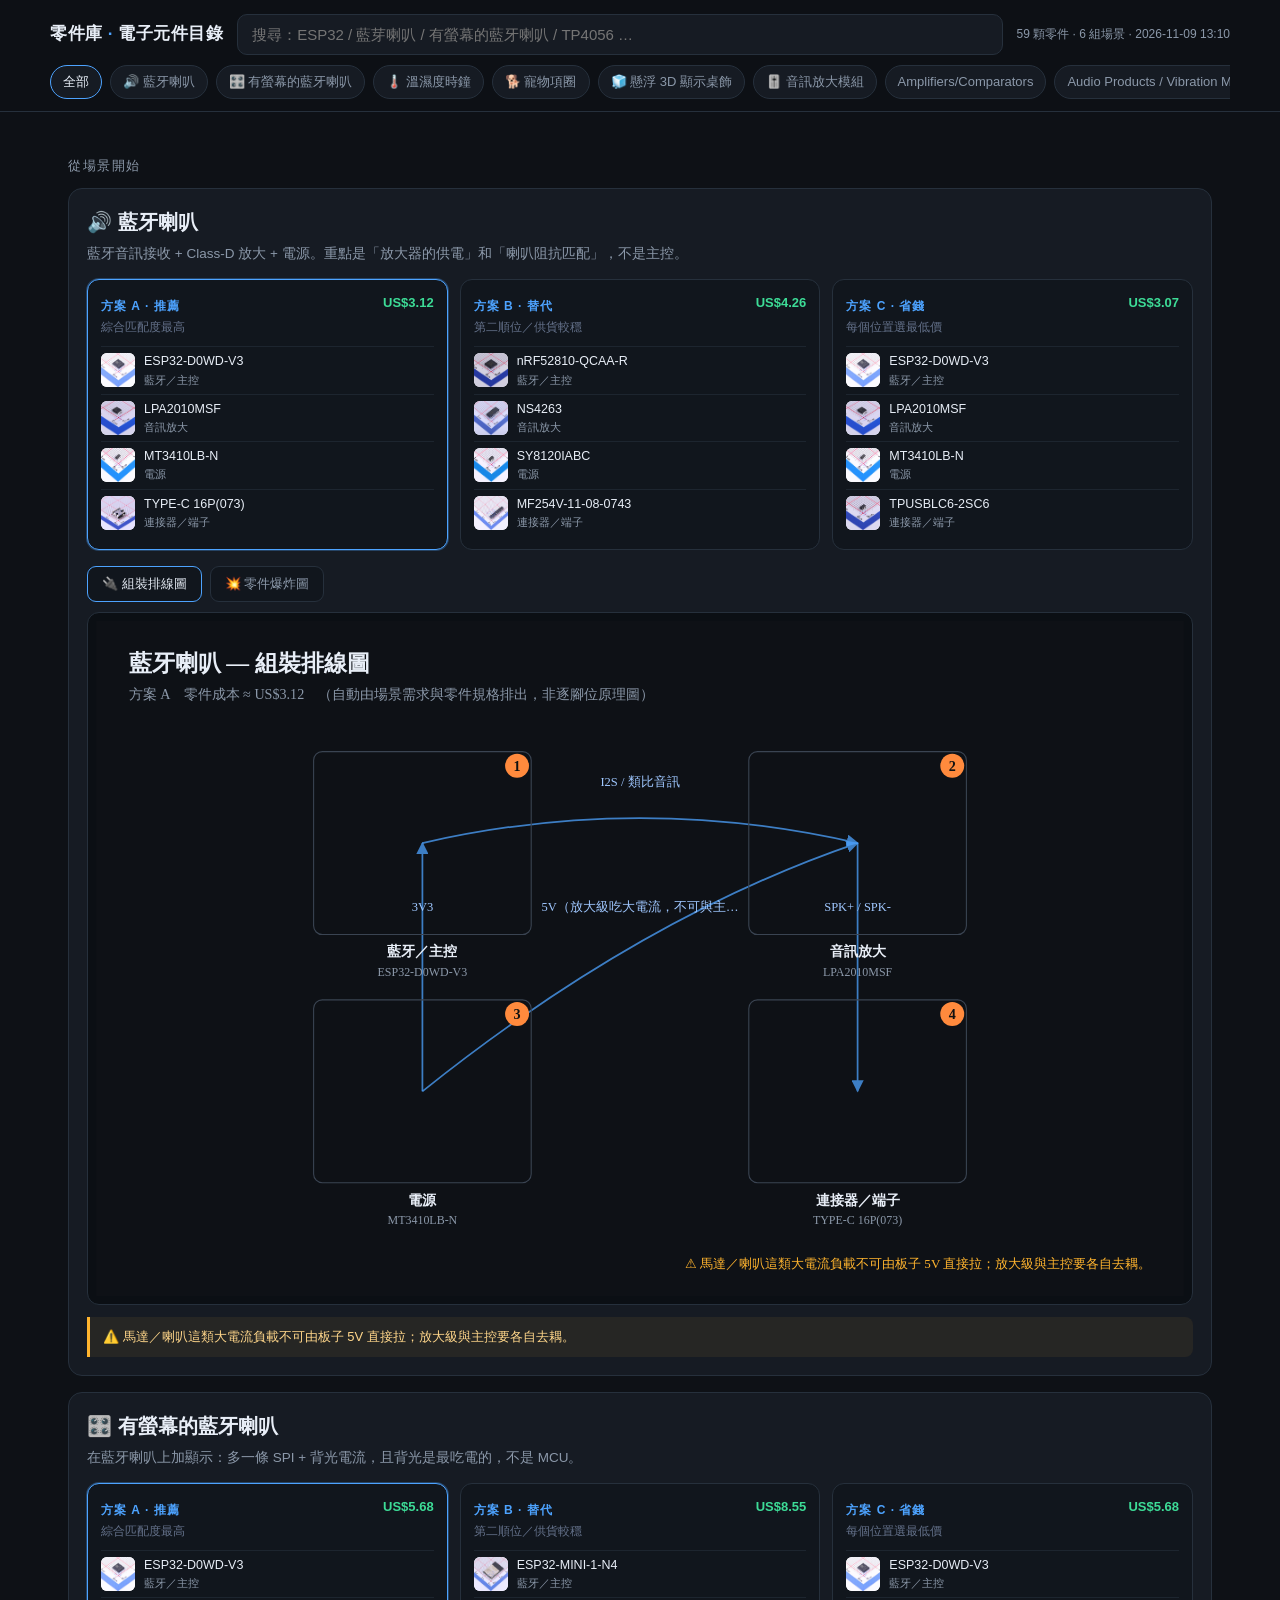
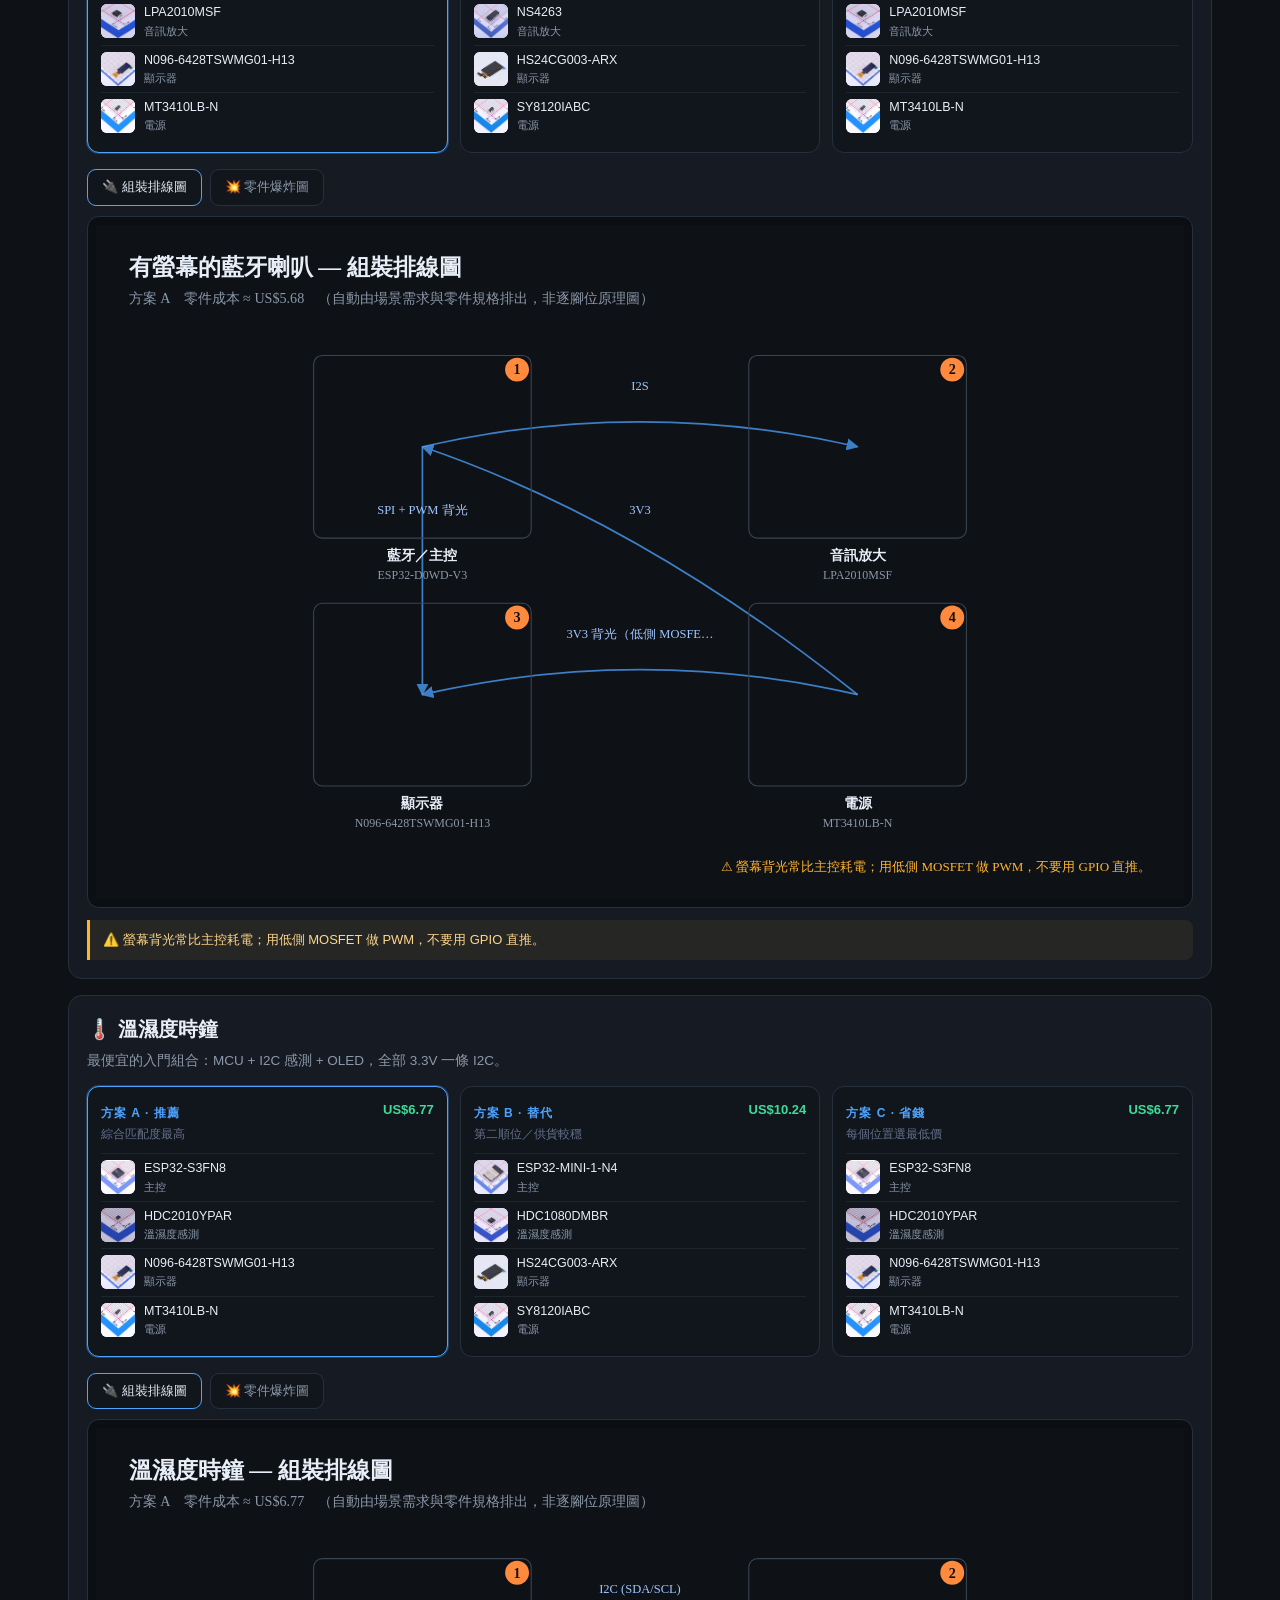
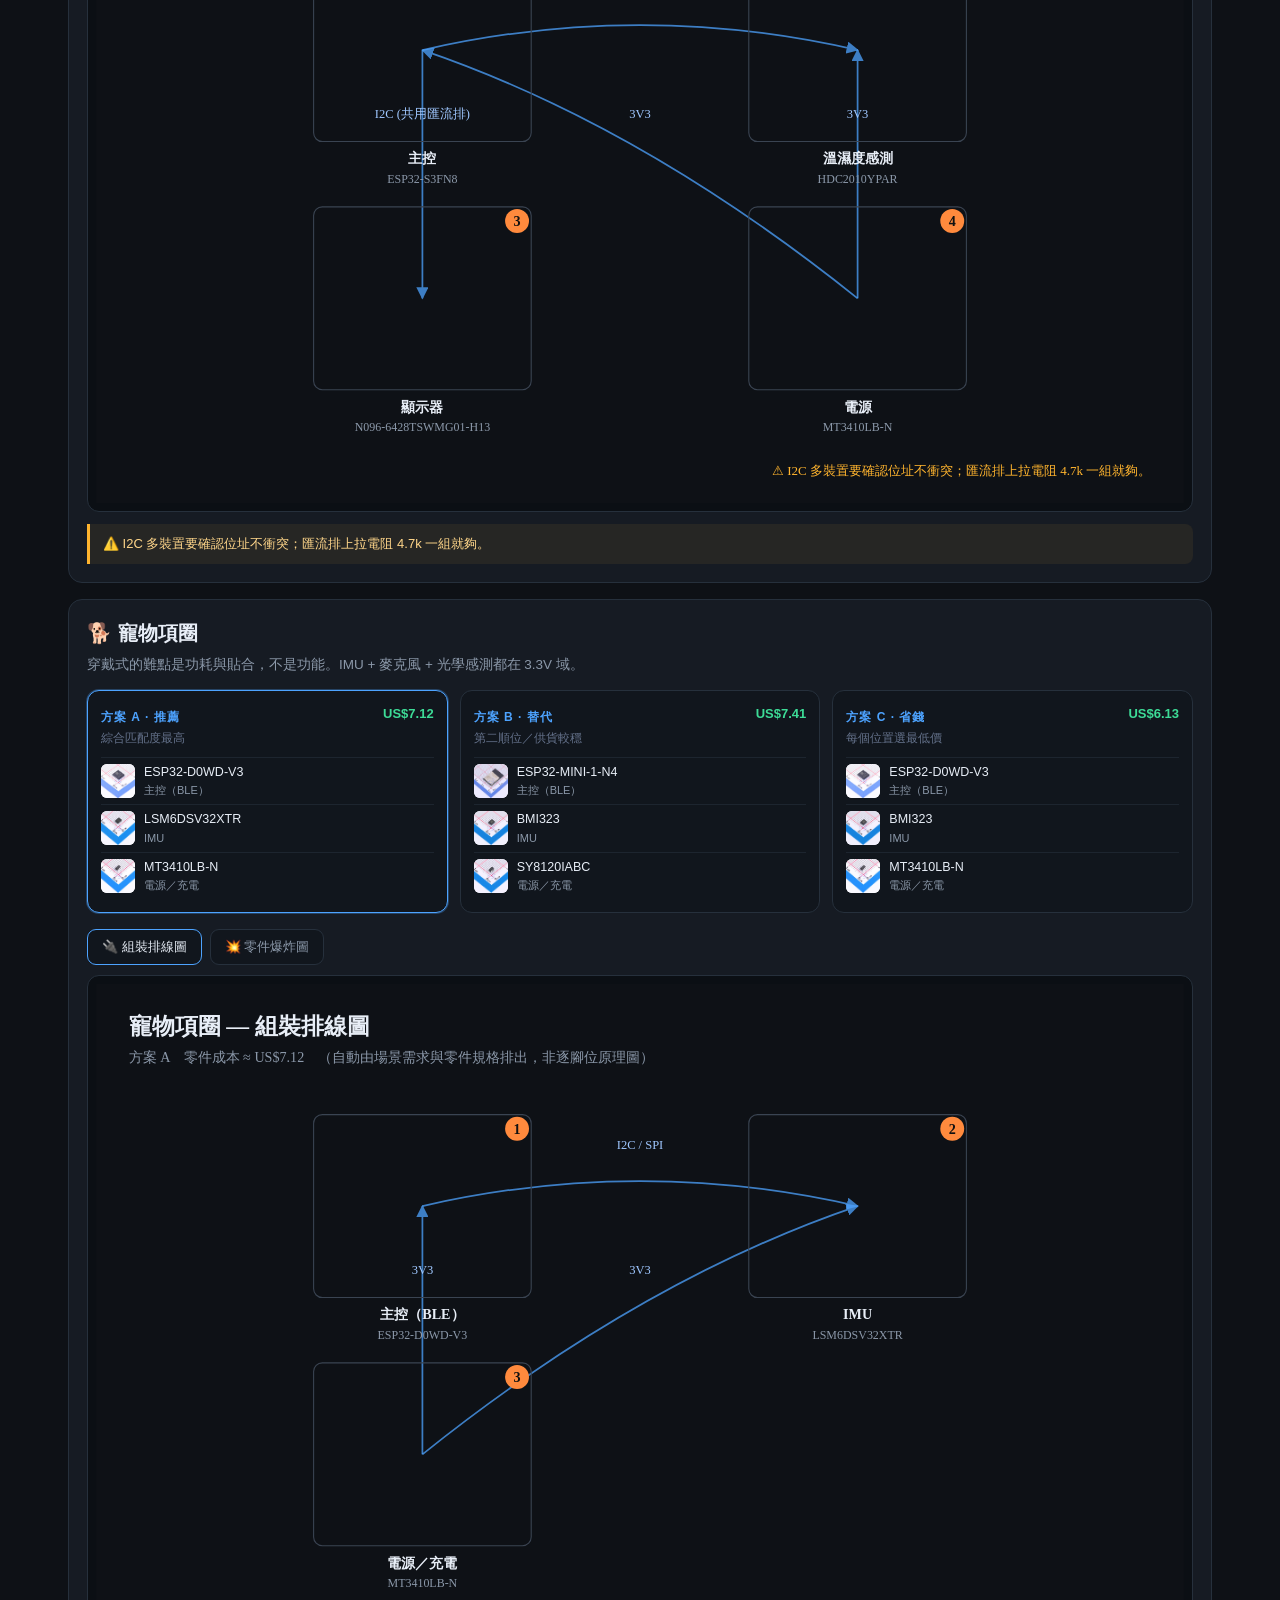
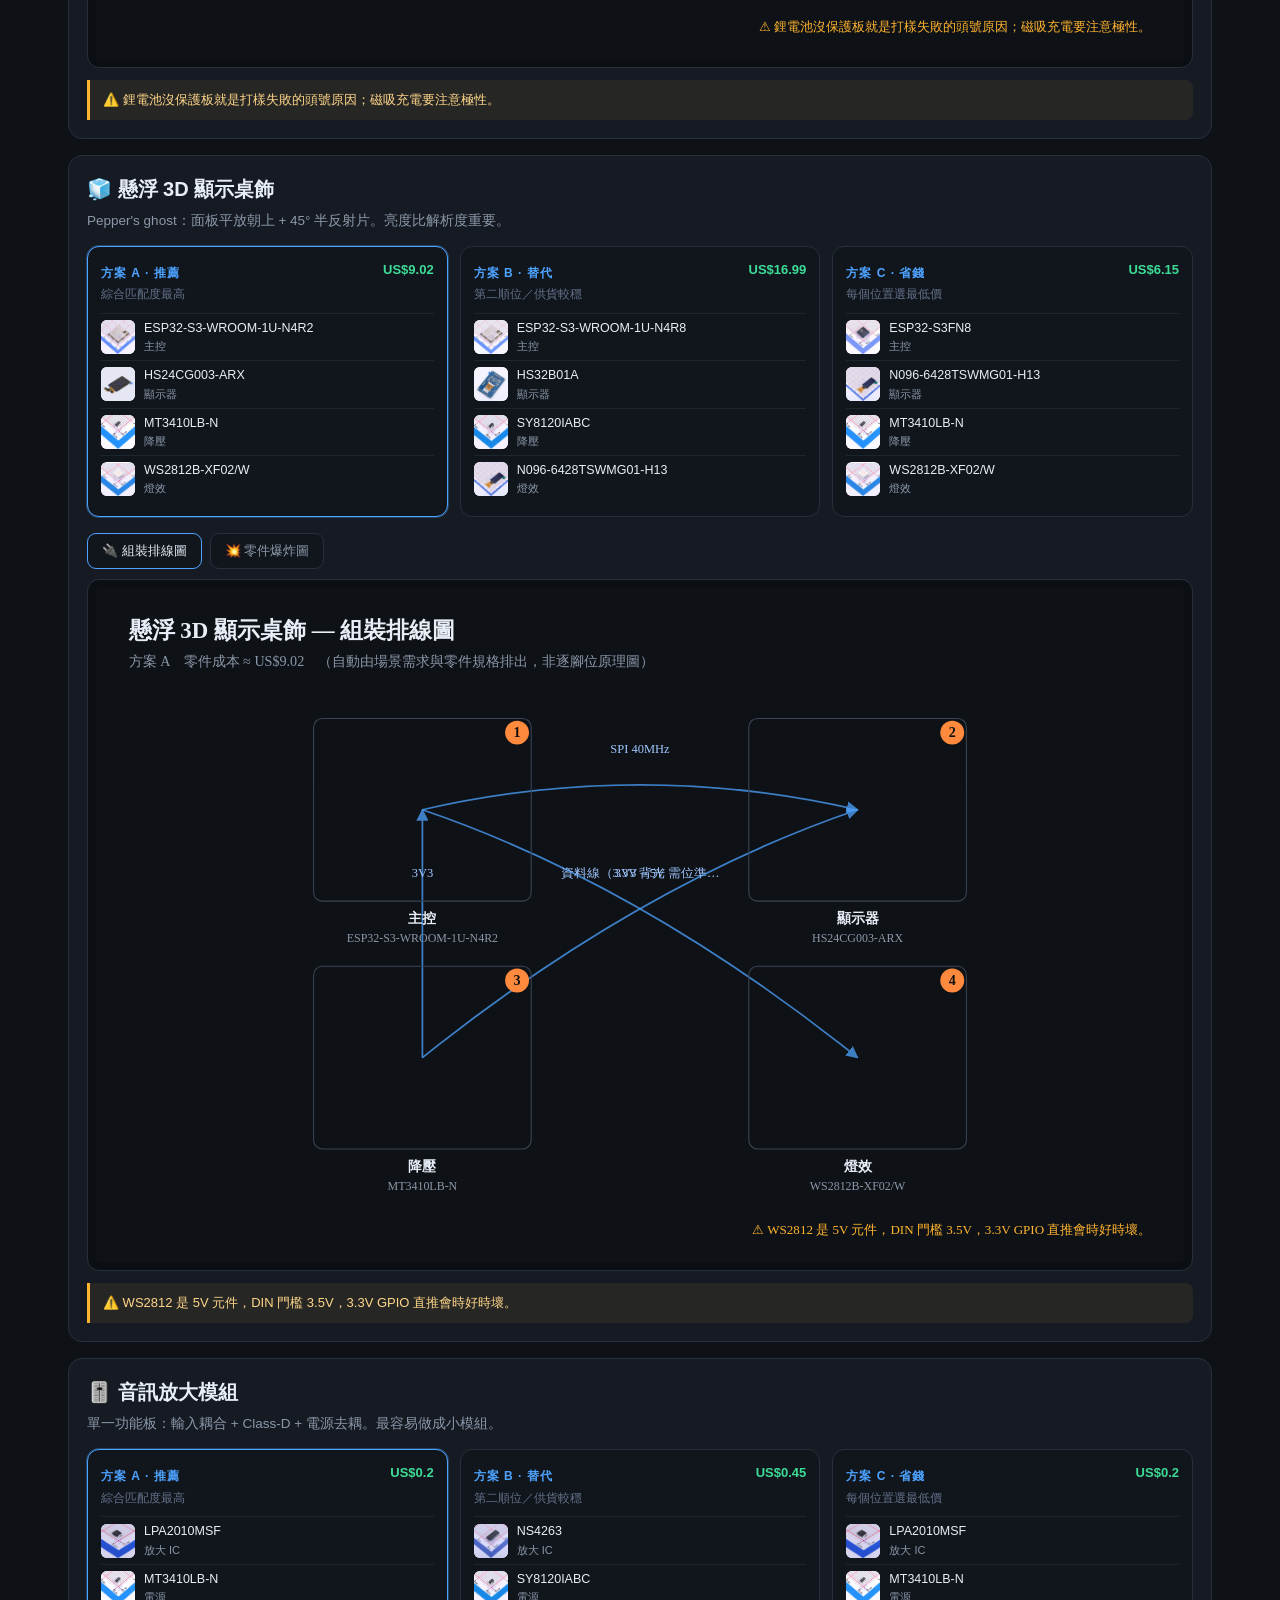
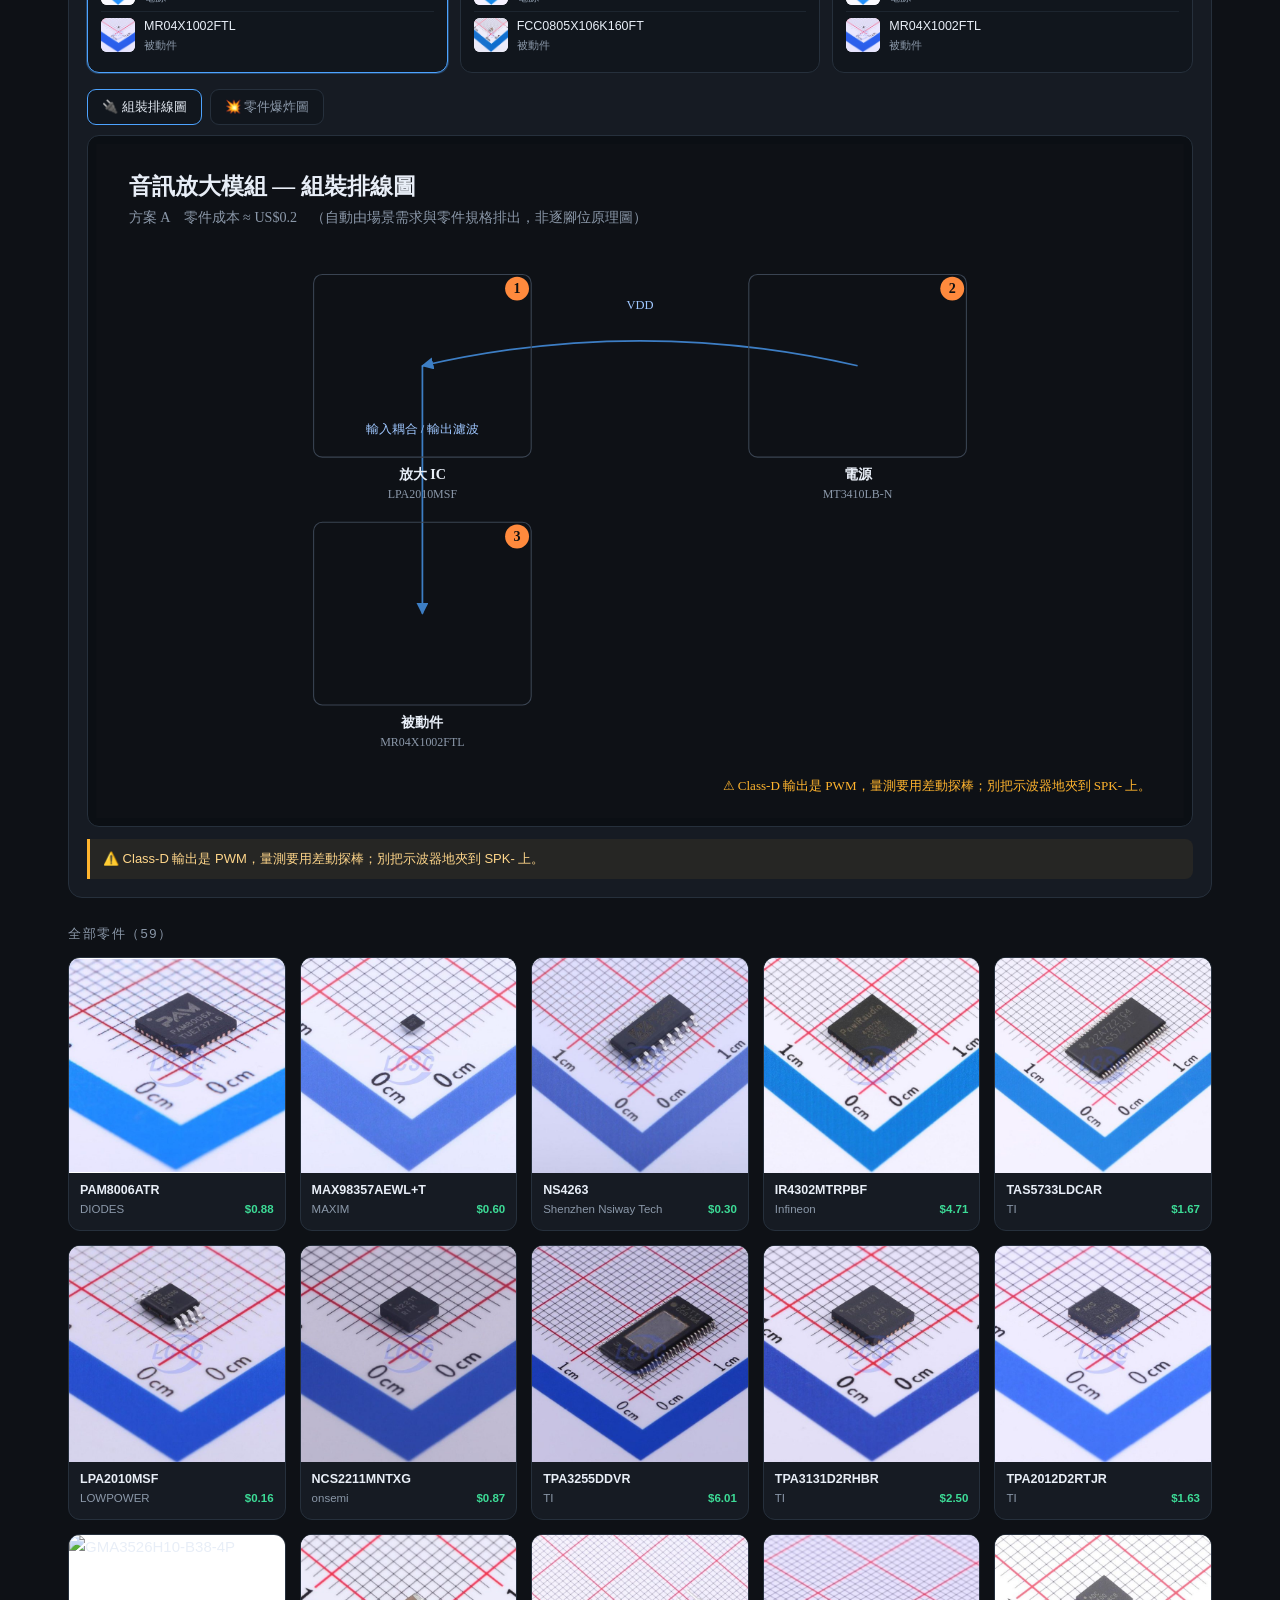
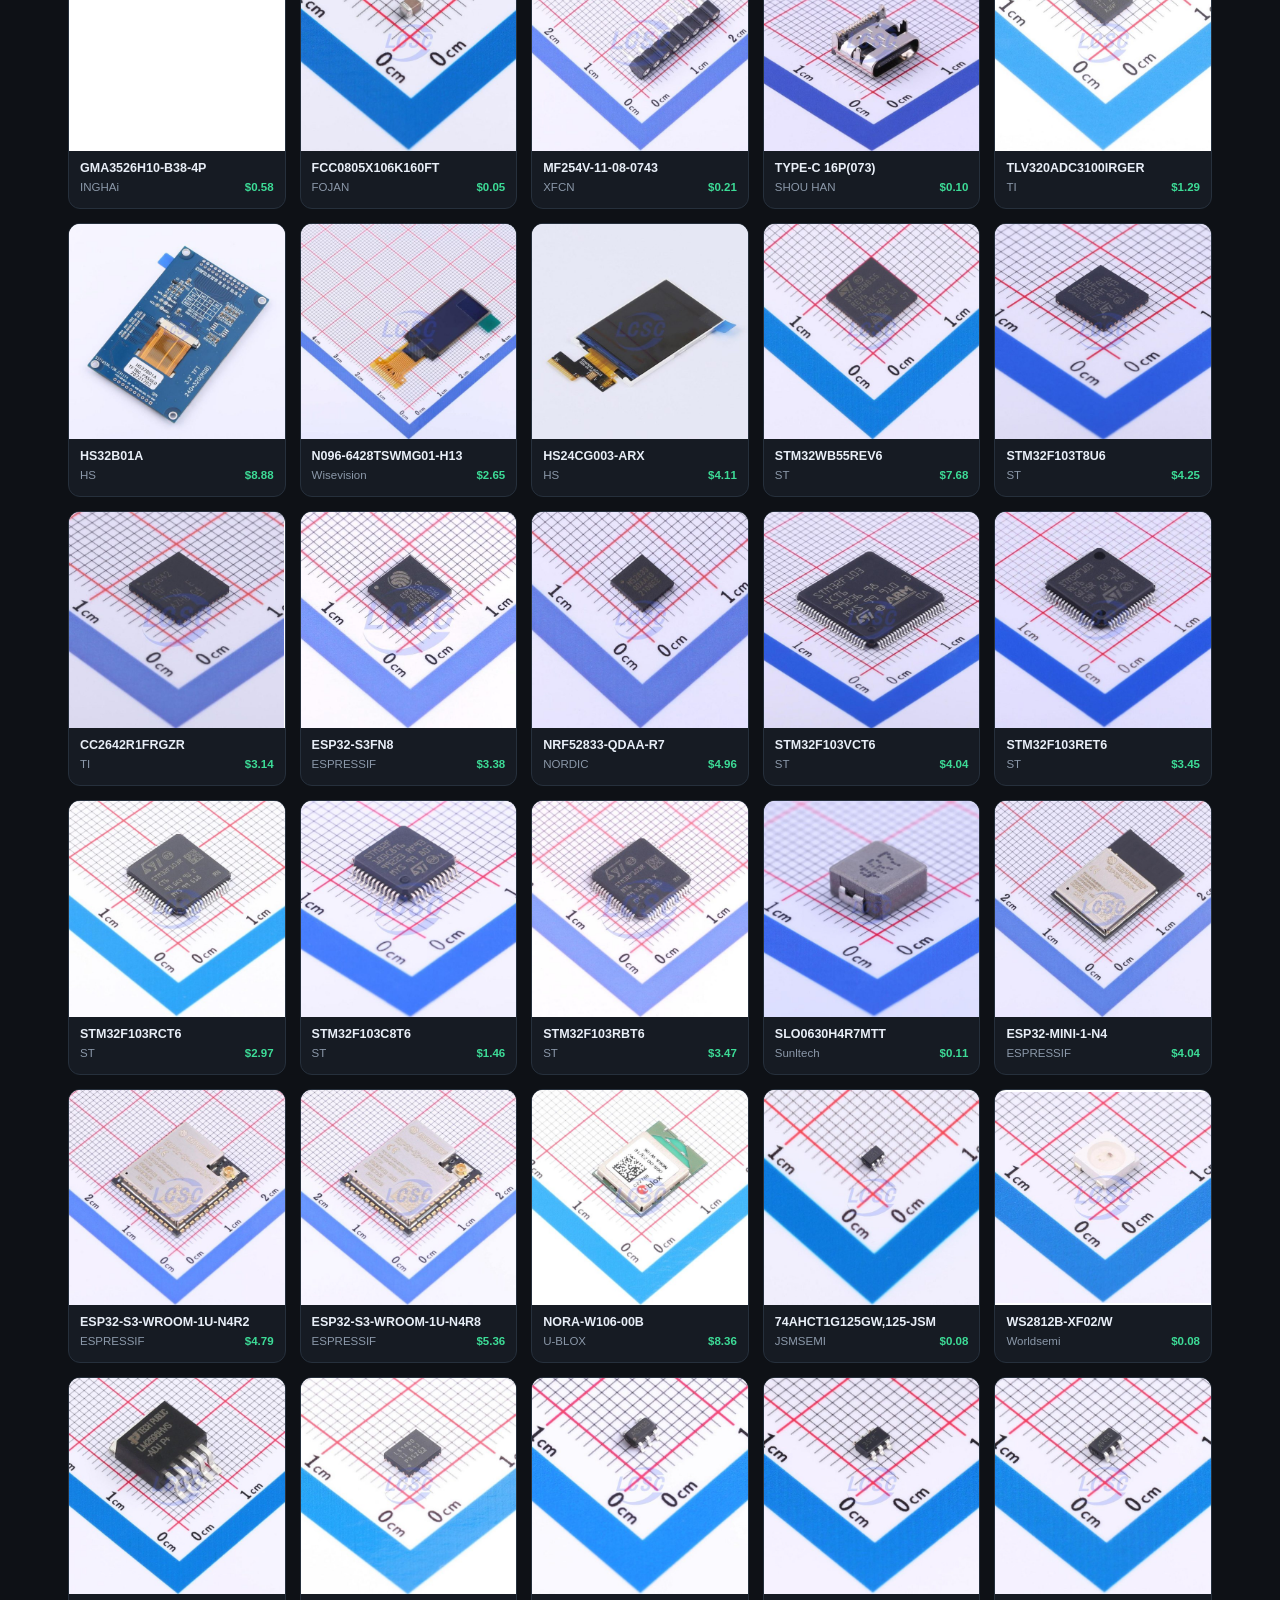
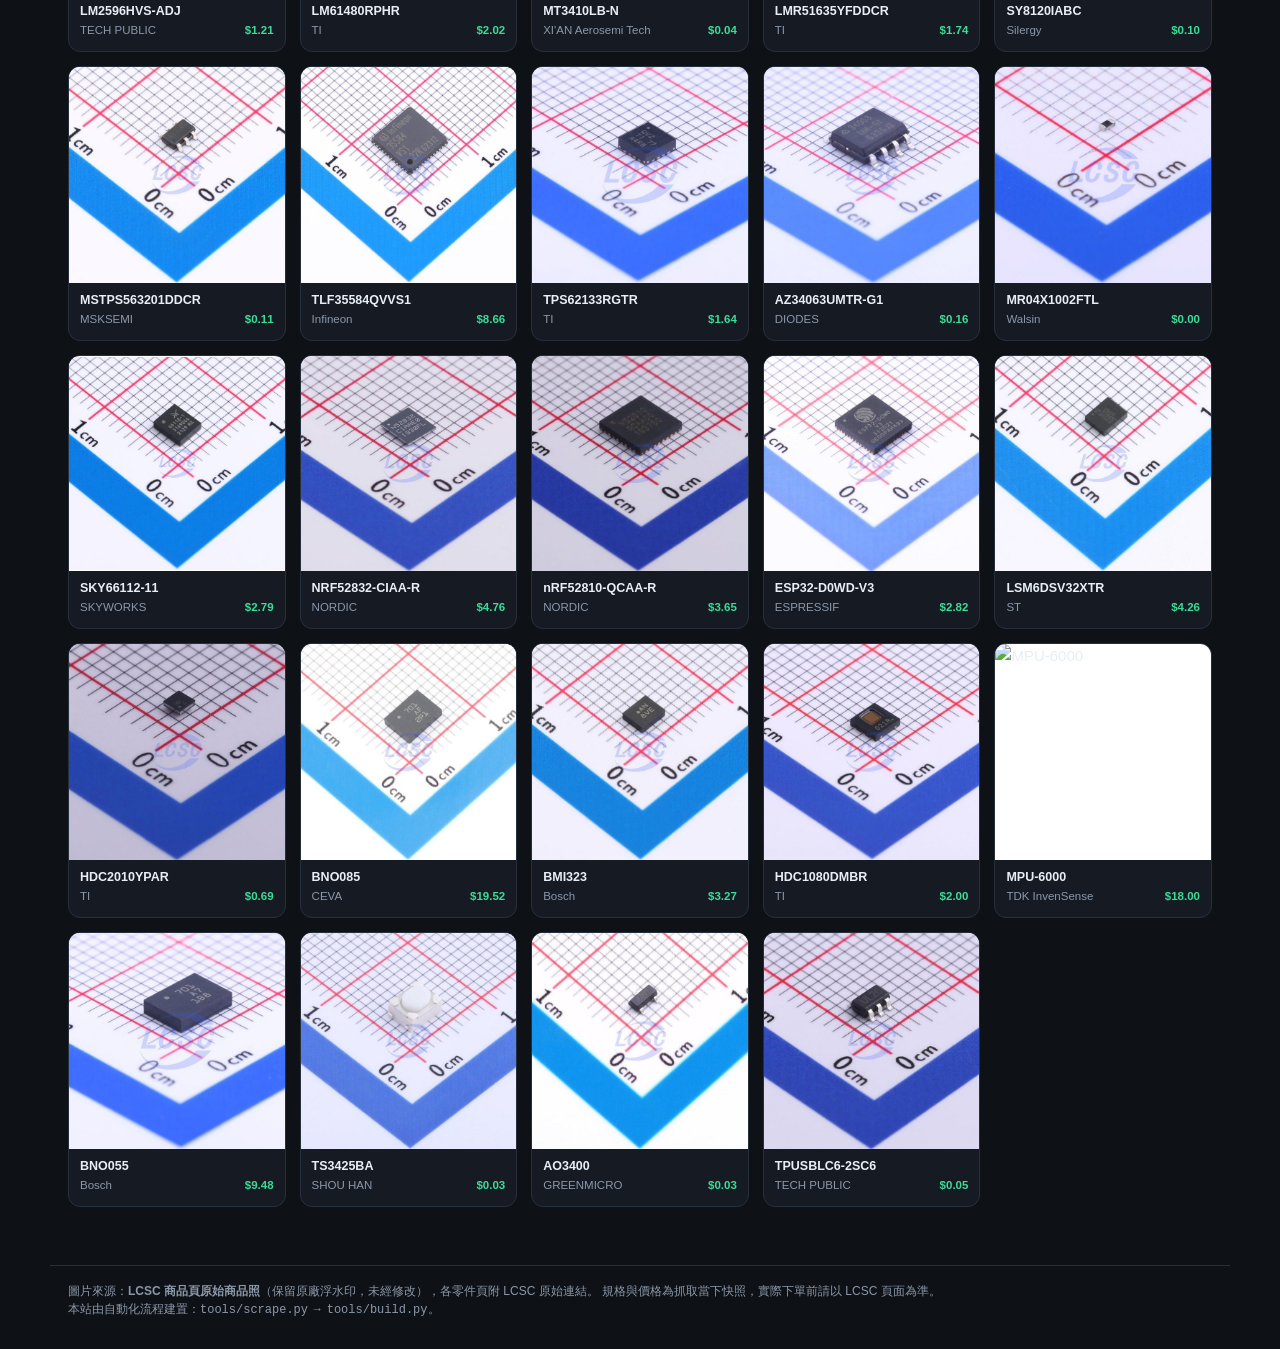
==== index.html @ d3f64d7b "零件庫：59 顆零件（真實商品照）＋6 組場景排序＋自動組裝圖與爆炸圖" ====
<!DOCTYPE html>
<html lang="zh-Hant">
<head>
<meta charset="utf-8">
<meta name="viewport" content="width=device-width,initial-scale=1">
<title>零件庫 · 電子元件目錄</title>
<style>
:root{--bg:#0e1116;--panel:#161b23;--line:#26303c;--fg:#e8eef7;--dim:#8b98a9;--acc:#4da3ff;--warn:#ffb42e;--ok:#3ddc97}
*{box-sizing:border-box}
body{margin:0;background:var(--bg);color:var(--fg);font:15px/1.55 -apple-system,"PingFang TC","Noto Sans TC",sans-serif}
a{color:var(--acc);text-decoration:none}
header{position:sticky;top:0;z-index:50;background:rgba(14,17,22,.96);backdrop-filter:blur(8px);border-bottom:1px solid var(--line);padding:14px 18px 10px}
.hrow{max-width:1180px;margin:0 auto;display:flex;gap:14px;align-items:center;flex-wrap:wrap}
.logo{font-weight:800;font-size:17px;letter-spacing:.5px;white-space:nowrap}
.logo span{color:var(--acc)}
#q{flex:1;min-width:220px;background:var(--panel);border:1px solid var(--line);color:var(--fg);border-radius:10px;padding:11px 14px;font-size:15px;outline:none}
#q:focus{border-color:var(--acc)}
.chips{max-width:1180px;margin:10px auto 0;display:flex;gap:8px;flex-wrap:nowrap;overflow-x:auto;scrollbar-width:none;padding-bottom:2px}
.chips::-webkit-scrollbar{display:none}
.chip{background:var(--panel);border:1px solid var(--line);color:var(--dim);padding:6px 12px;border-radius:999px;font-size:13px;cursor:pointer;white-space:nowrap}
.chip:hover,.chip.on{border-color:var(--acc);color:var(--fg)}
main{max-width:1180px;margin:0 auto;padding:18px}
.grid{display:grid;grid-template-columns:repeat(auto-fill,minmax(180px,1fr));gap:14px}
.card{background:var(--panel);border:1px solid var(--line);border-radius:12px;overflow:hidden;cursor:pointer;transition:.15s}
.card:hover{border-color:var(--acc);transform:translateY(-2px)}
.card img{width:100%;aspect-ratio:1;object-fit:contain;background:#fff;display:block}
.card .b{padding:9px 11px 11px}
.card .m{font-size:12.5px;font-weight:600;word-break:break-all;line-height:1.3}
.card .s{font-size:11.5px;color:var(--dim);margin-top:3px;display:flex;justify-content:space-between;gap:6px}
.card .p{color:var(--ok);font-weight:700}
.sec{margin:26px 0 12px;font-size:13px;letter-spacing:1.5px;color:var(--dim);text-transform:uppercase}
.scene{background:var(--panel);border:1px solid var(--line);border-radius:14px;padding:18px;margin-bottom:16px}
.scene h2{margin:0 0 6px;font-size:20px}
.scene .intro{color:var(--dim);font-size:13.5px;margin-bottom:14px}
.combos{display:grid;grid-template-columns:repeat(auto-fit,minmax(240px,1fr));gap:12px}
.combo{border:1px solid var(--line);border-radius:12px;padding:13px;background:#11161d}
.combo.best{border-color:var(--acc);box-shadow:0 0 0 1px rgba(77,163,255,.3)}
.combo .tag{font-size:12px;color:var(--acc);font-weight:700;letter-spacing:1px}
.combo .tot{float:right;color:var(--ok);font-weight:700;font-size:13px}
.combo ul{list-style:none;padding:0;margin:9px 0 0}
.combo li{display:flex;gap:9px;align-items:center;padding:5px 0;border-top:1px solid #1d252f;font-size:12.5px}
.combo li img{width:34px;height:34px;object-fit:contain;background:#fff;border-radius:6px}
.combo li .l{color:var(--dim);font-size:11px}
.tabs{display:flex;gap:8px;margin:16px 0 10px}
.tab{padding:7px 14px;border-radius:9px;border:1px solid var(--line);background:#11161d;color:var(--dim);cursor:pointer;font-size:13px}
.tab.on{border-color:var(--acc);color:var(--fg)}
.view{background:#0b0f14;border:1px solid var(--line);border-radius:12px;padding:8px;overflow:auto}
.view img{width:100%;height:auto;display:block}
.warn{margin-top:12px;padding:10px 13px;border-left:3px solid var(--warn);background:rgba(255,180,46,.07);border-radius:0 8px 8px 0;font-size:13px;color:#ffd68a}
#modal{position:fixed;inset:0;background:rgba(0,0,0,.72);display:none;align-items:flex-start;justify-content:center;padding:30px 16px;z-index:100;overflow:auto}
#modal.on{display:flex}
.sheet{background:var(--panel);border:1px solid var(--line);border-radius:16px;max-width:860px;width:100%;padding:22px;position:relative}
.sheet h3{margin:0 0 4px;font-size:20px;word-break:break-all}
.sheet .sub{color:var(--dim);font-size:13px;margin-bottom:16px}
.two{display:grid;grid-template-columns:260px 1fr;gap:20px}
.two img{width:100%;border-radius:12px;background:#fff}
table{width:100%;border-collapse:collapse;font-size:13px}
td{padding:6px 8px;border-bottom:1px solid #1d252f;vertical-align:top}
td:first-child{color:var(--dim);width:42%}
.lad{display:flex;gap:8px;flex-wrap:wrap;margin:10px 0}
.lad span{background:#11161d;border:1px solid var(--line);padding:5px 10px;border-radius:8px;font-size:12px}
.btn{display:inline-block;margin-top:14px;padding:9px 16px;border-radius:10px;background:var(--acc);color:#04101f;font-weight:700;font-size:13px}
.close{position:absolute;right:16px;top:14px;cursor:pointer;color:var(--dim);font-size:22px;line-height:1}
footer{max-width:1180px;margin:40px auto 30px;padding:0 18px;color:var(--dim);font-size:12px;border-top:1px solid var(--line);padding-top:16px}
@media(max-width:640px){.two{grid-template-columns:1fr}.sheet{padding:18px}}
</style>
</head>
<body>
<header>
  <div class="hrow">
    <div class="logo">零件庫 <span>·</span> 電子元件目錄</div>
    <input id="q" placeholder="搜尋：ESP32 / 藍芽喇叭 / 有螢幕的藍牙喇叭 / TP4056 …" autocomplete="off">
    <div style="color:var(--dim);font-size:12px" id="meta"></div>
  </div>
  <div class="chips" id="chips"></div>
</header>
<main id="main"></main>
<footer>
  圖片來源：<b>LCSC 商品頁原始商品照</b>（保留原廠浮水印，未經修改），各零件頁附 LCSC 原始連結。
  規格與價格為抓取當下快照，實際下單前請以 LCSC 頁面為準。<br>
  本站由自動化流程建置：<code>tools/scrape.py</code> → <code>tools/build.py</code>。
</footer>
<div id="modal"><div class="sheet" id="sheet"></div></div>

<script>
let CAT=null, SCENES=[], PARTS=[], curCat=null;
const $=s=>document.querySelector(s);
const esc=s=>String(s??"").replace(/[&<>"]/g,c=>({"&":"&amp;","<":"&lt;",">":"&gt;",'"':"&quot;"}[c]));

fetch("data/catalog.json").then(r=>r.json()).then(d=>{
  CAT=d; PARTS=d.parts; SCENES=d.scenes;
  $("#meta").textContent=`${d.count} 顆零件 · ${d.scenes.length} 組場景 · ${d.generated}`;
  const cats=[...new Set(PARTS.map(p=>p.category).filter(Boolean))].sort();
  $("#chips").innerHTML=
    `<div class="chip on" data-cat="">全部</div>`+
    SCENES.map(s=>`<div class="chip" data-scene="${s.id}">${s.emoji} ${esc(s.name)}</div>`).join("")+
    cats.map(c=>`<div class="chip" data-cat="${esc(c)}">${esc(c)}</div>`).join("");
  $("#chips").onclick=e=>{
    const t=e.target.closest(".chip"); if(!t)return;
    document.querySelectorAll(".chip").forEach(c=>c.classList.remove("on")); t.classList.add("on");
    if(t.dataset.scene){ $("#q").value=""; renderScene(SCENES.find(s=>s.id===t.dataset.scene)); }
    else { curCat=t.dataset.cat||null; $("#q").value=""; render(); }
  };
  render();
});

function partScore(p,tokens){
  const mpn=(p.mpn||"").toLowerCase(), cat=((p.category||"")+" "+(p.subcategory||"")).toLowerCase(),
        desc=(p.desc||"").toLowerCase(), brand=(p.brand||"").toLowerCase();
  let hay=desc+" "+Object.entries(p.params||{}).map(([k,v])=>k+" "+v).join(" ").toLowerCase();
  let s=0;
  for(const t of tokens){
    if(mpn.includes(t))s+=8;
    if(cat.includes(t))s+=4;
    if(brand.includes(t))s+=3;
    if(hay.includes(t))s+=1.5;
  }
  return s;
}

function sceneScore(sc,q){
  const hay=(sc.name+" "+sc.keywords.join(" ")+" "+sc.intro).toLowerCase();
  if(hay.includes(q)) return 100+q.length;
  let s=0; for(const t of q.split(/\s+/)) if(hay.includes(t)) s+=10;
  return s;
}

function render(){
  const q=($("#q").value||"").trim().toLowerCase();
  let html="";
  if(q){
    const ranked=SCENES.map(s=>({s,k:sceneScore(s,q)})).filter(x=>x.k>0).sort((a,b)=>b.k-a.k);
    ranked.forEach(x=>{ html+=sceneCard(x.s); });
    const tokens=q.split(/\s+/).filter(Boolean);
    const hits=PARTS.map(p=>({p,k:partScore(p,tokens)})).filter(x=>x.k>0).sort((a,b)=>b.k-a.k).slice(0,48);
    if(hits.length) html+=`<div class="sec">符合的零件（${hits.length}）</div>`+grid(hits.map(h=>h.p));
    if(!html) html=`<div class="scene"><h2>找不到「${esc(q)}」</h2><div class="intro">試試：ESP32、藍芽喇叭、顯示器、buck、TP4056、加速度計</div></div>`;
  } else {
    html+=`<div class="sec">從場景開始</div>`+SCENES.map(s=>sceneCard(s)).join("");
    const list=PARTS.filter(p=>!curCat||p.category===curCat)
      .sort((a,b)=>(a.category||"").localeCompare(b.category||""));
    html+=`<div class="sec">${curCat?esc(curCat):"全部零件"}（${list.length}）</div>`+grid(list);
  }
  $("#main").innerHTML=html;
  bindClicks();
}

function grid(list){
  return `<div class="grid">`+list.map(p=>`
    <div class="card" data-code="${p.code}">
      <img src="assets/img/${p.code}.jpg" loading="lazy" alt="${esc(p.mpn)}">
      <div class="b">
        <div class="m">${esc(p.mpn)}</div>
        <div class="s"><span>${esc(p.brand||"")}</span><span class="p">$${(p.price?.q1_usd??0).toFixed(2)}</span></div>
      </div>
    </div>`).join("")+`</div>`;
}

function sceneCard(sc){
  const best=sc.combos[0];
  return `<div class="scene">
    <h2>${sc.emoji} ${esc(sc.name)}</h2>
    <div class="intro">${esc(sc.intro)}</div>
    <div class="combos">${sc.combos.map((c,i)=>`
      <div class="combo ${i===0?"best":""}">
        <span class="tag">方案 ${c.tag} · ${esc(c.label)}</span>
        <span class="tot">US$${c.total_usd}</span>
        <div style="font-size:11.5px;color:#64718a;margin-top:3px">${esc(c.why)}</div>
        <ul>${c.picks.map(pk=>{
          const p=PARTS.find(x=>x.code===pk.code)||{};
          return `<li data-code="${pk.code}"><img src="assets/img/${pk.code}.jpg">
            <div><div>${esc(p.mpn||pk.code)}</div><div class="l">${esc(pk.block)}</div></div></li>`;
        }).join("")}</ul>
      </div>`).join("")}</div>
    <div class="tabs">
      <div class="tab on" data-tab="wiring" data-sc="${sc.id}">🔌 組裝排線圖</div>
      <div class="tab" data-tab="exploded" data-sc="${sc.id}">💥 零件爆炸圖</div>
    </div>
    <div class="view" id="view-${sc.id}"><img src="assets/wiring/${sc.id}.svg" style="width:100%"></div>
    ${sc.warn?`<div class="warn">⚠️ ${esc(sc.warn)}</div>`:""}
  </div>`;
}

function bindClicks(){
  document.querySelectorAll("[data-code]").forEach(el=>{
    el.onclick=e=>{e.stopPropagation();openPart(el.dataset.code);};
  });
  document.querySelectorAll(".tab").forEach(t=>{
    t.onclick=()=>{
      const wrap=t.closest(".scene");
      wrap.querySelectorAll(".tab").forEach(x=>x.classList.remove("on"));
      t.classList.add("on");
      const id=t.dataset.sc;
      wrap.querySelector(`#view-${id}`).innerHTML=
        `<img src="assets/${t.dataset.tab}/${id}.svg" style="width:100%">`;
    };
  });
}

function openPart(code){
  const p=PARTS.find(x=>x.code===code); if(!p)return;
  const rows=Object.entries(p.params||{}).map(([k,v])=>`<tr><td>${esc(k)}</td><td>${esc(v)}</td></tr>`).join("");
  const lad=(p.price?.ladder||[]).map(l=>`<span>${l.q}+ → $${(+l.usd).toFixed(3)}</span>`).join("");
  const alts=(p.alternates||[]).map(a=>`<a href="https://www.lcsc.com/product-detail/${a.code}.html" target="_blank">${esc(a.mpn||a.code)}</a>`).join("、");
  $("#sheet").innerHTML=`
    <div class="close" onclick="closeModal()">✕</div>
    <h3>${esc(p.mpn)}</h3>
    <div class="sub">${esc(p.brand||"")} · ${esc(p.category||"")}${p.subcategory?" / "+esc(p.subcategory):""}</div>
    <div class="two">
      <div>
        <img src="assets/img/${p.code}.jpg" alt="${esc(p.mpn)}">
        <div style="font-size:11px;color:#64718a;margin-top:8px;text-align:center">圖片：LCSC 商品頁原圖</div>
      </div>
      <div>
        <table>
          <tr><td>封裝</td><td>${esc(p.package||"")}</td></tr>
          <tr><td>庫存</td><td>${p.stock??"-"}</td></tr>
          <tr><td>單價 (1pc)</td><td style="color:var(--ok);font-weight:700">$${(p.price?.q1_usd??0).toFixed(4)}</td></tr>
          <tr><td>LCSC 料號</td><td>${esc(p.code)}</td></tr>
          ${rows}
        </table>
        <div class="lad">${lad}</div>
        ${alts?`<div style="font-size:12.5px;color:var(--dim)">替代料：${alts}</div>`:""}
        <a class="btn" href="https://www.lcsc.com/product-detail/${p.code}.html" target="_blank">LCSC 商品頁 →</a>
        ${p.datasheet?`<a class="btn" style="background:#2a3441;color:var(--fg);margin-left:8px" href="${p.datasheet}" target="_blank">Datasheet →</a>`:""}
      </div>
    </div>`;
  $("#modal").classList.add("on");
}
function closeModal(){$("#modal").classList.remove("on");}
$("#modal").onclick=e=>{if(e.target.id==="modal")closeModal();};
document.addEventListener("keydown",e=>{if(e.key==="Escape")closeModal();});
$("#q").addEventListener("input",()=>{clearTimeout(window._t);window._t=setTimeout(render,160);});
</script>
</body>
</html>
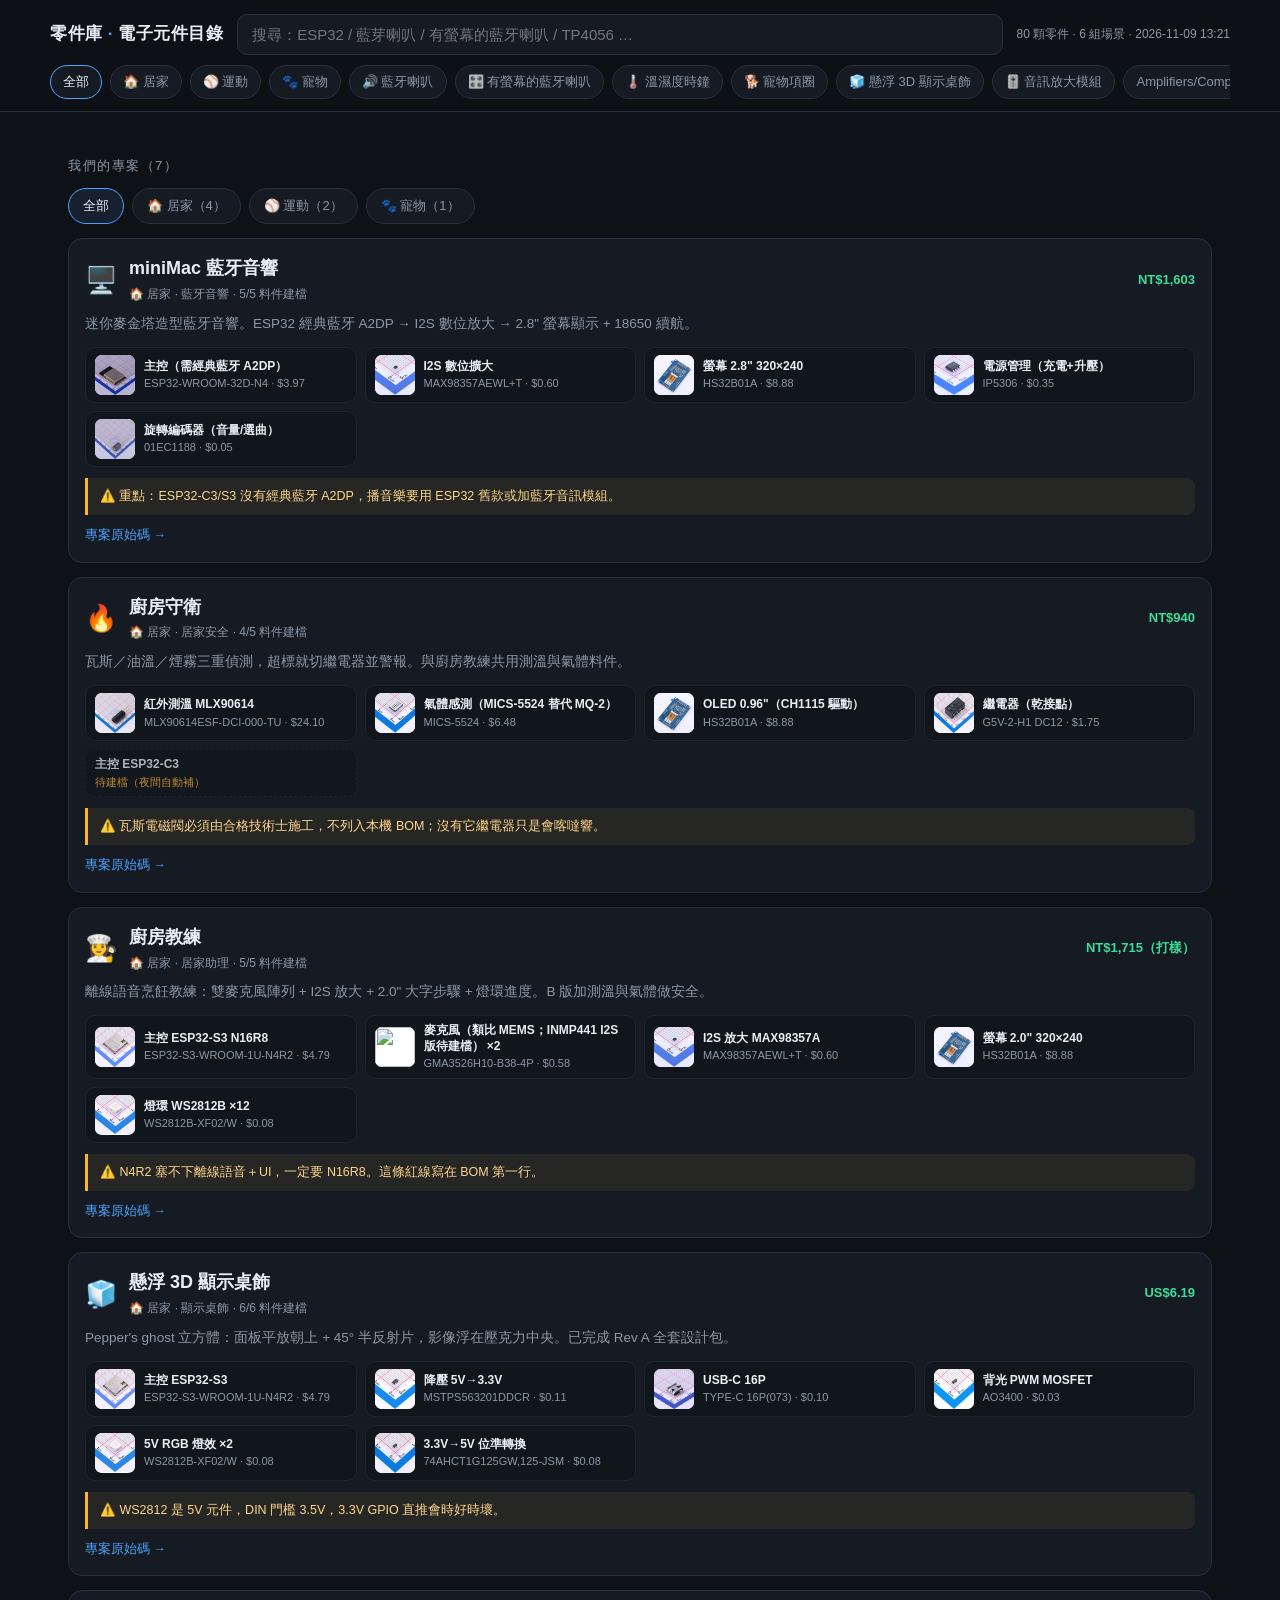
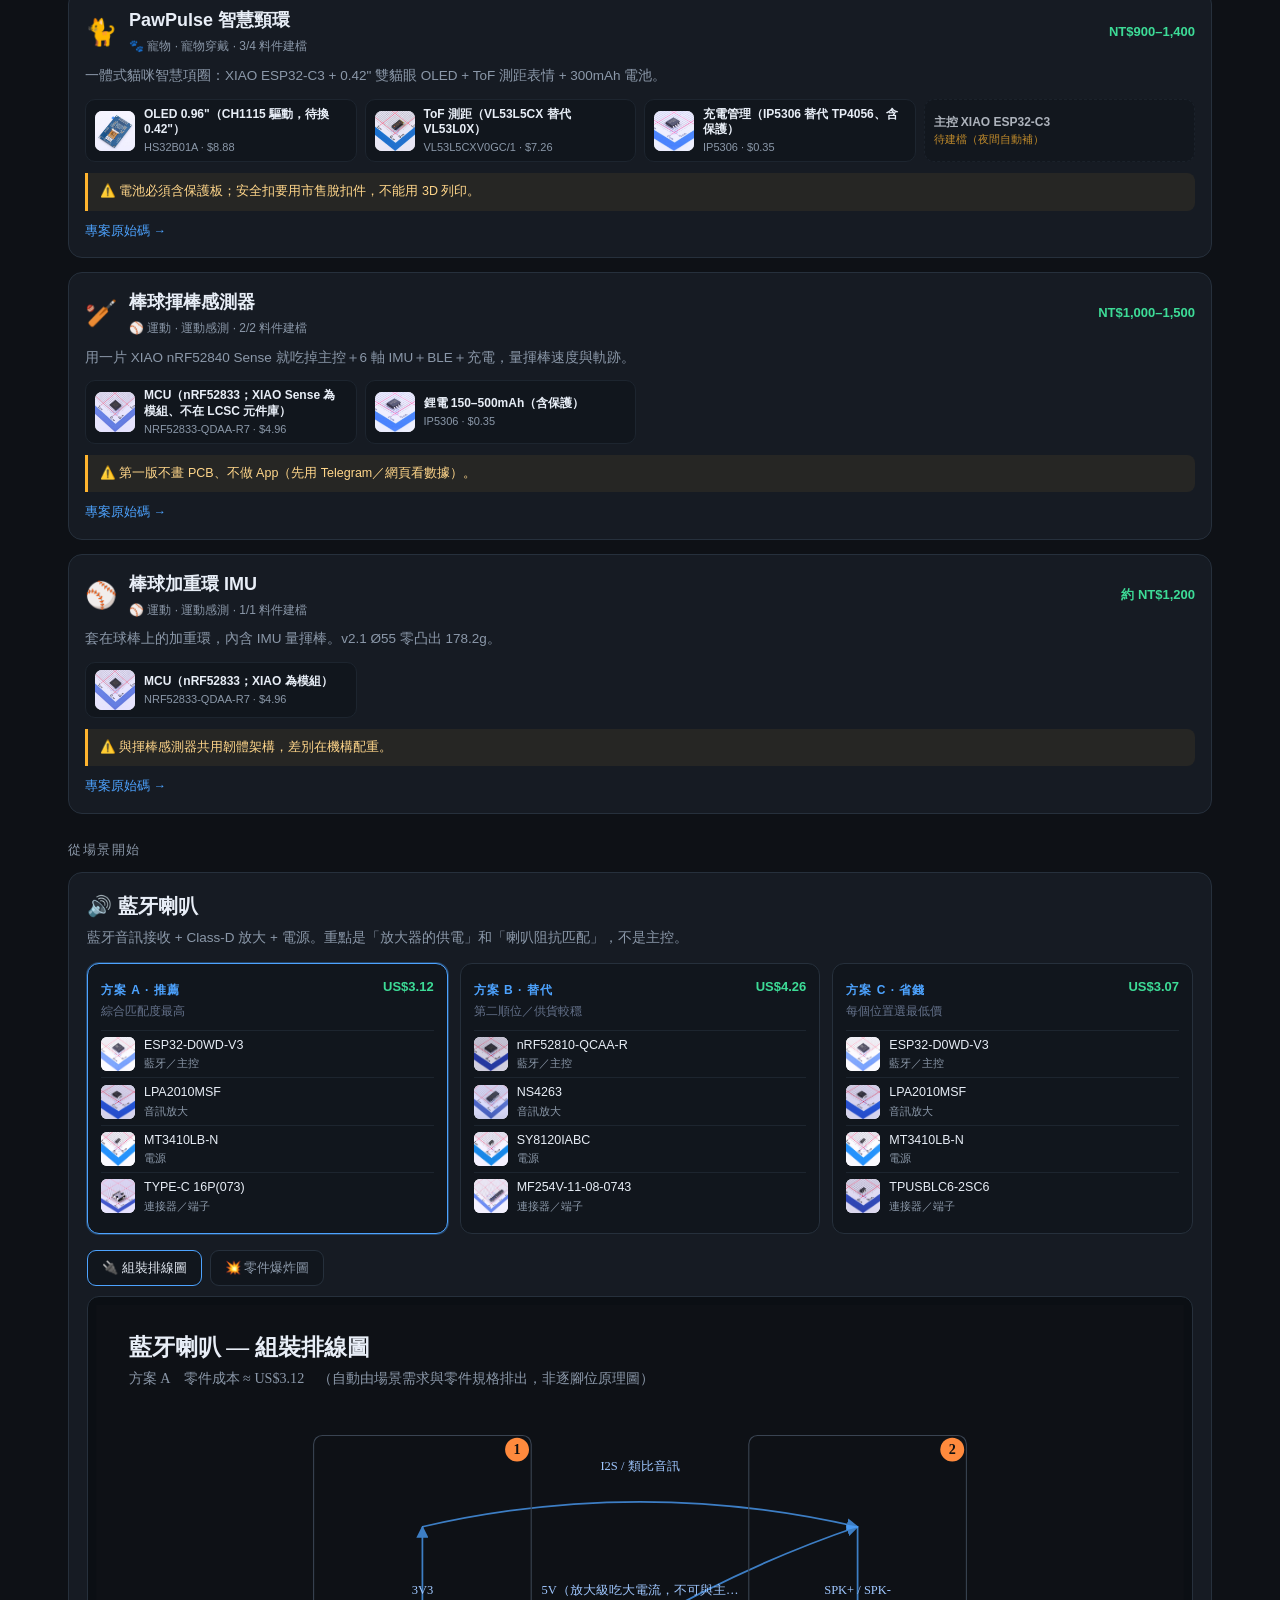
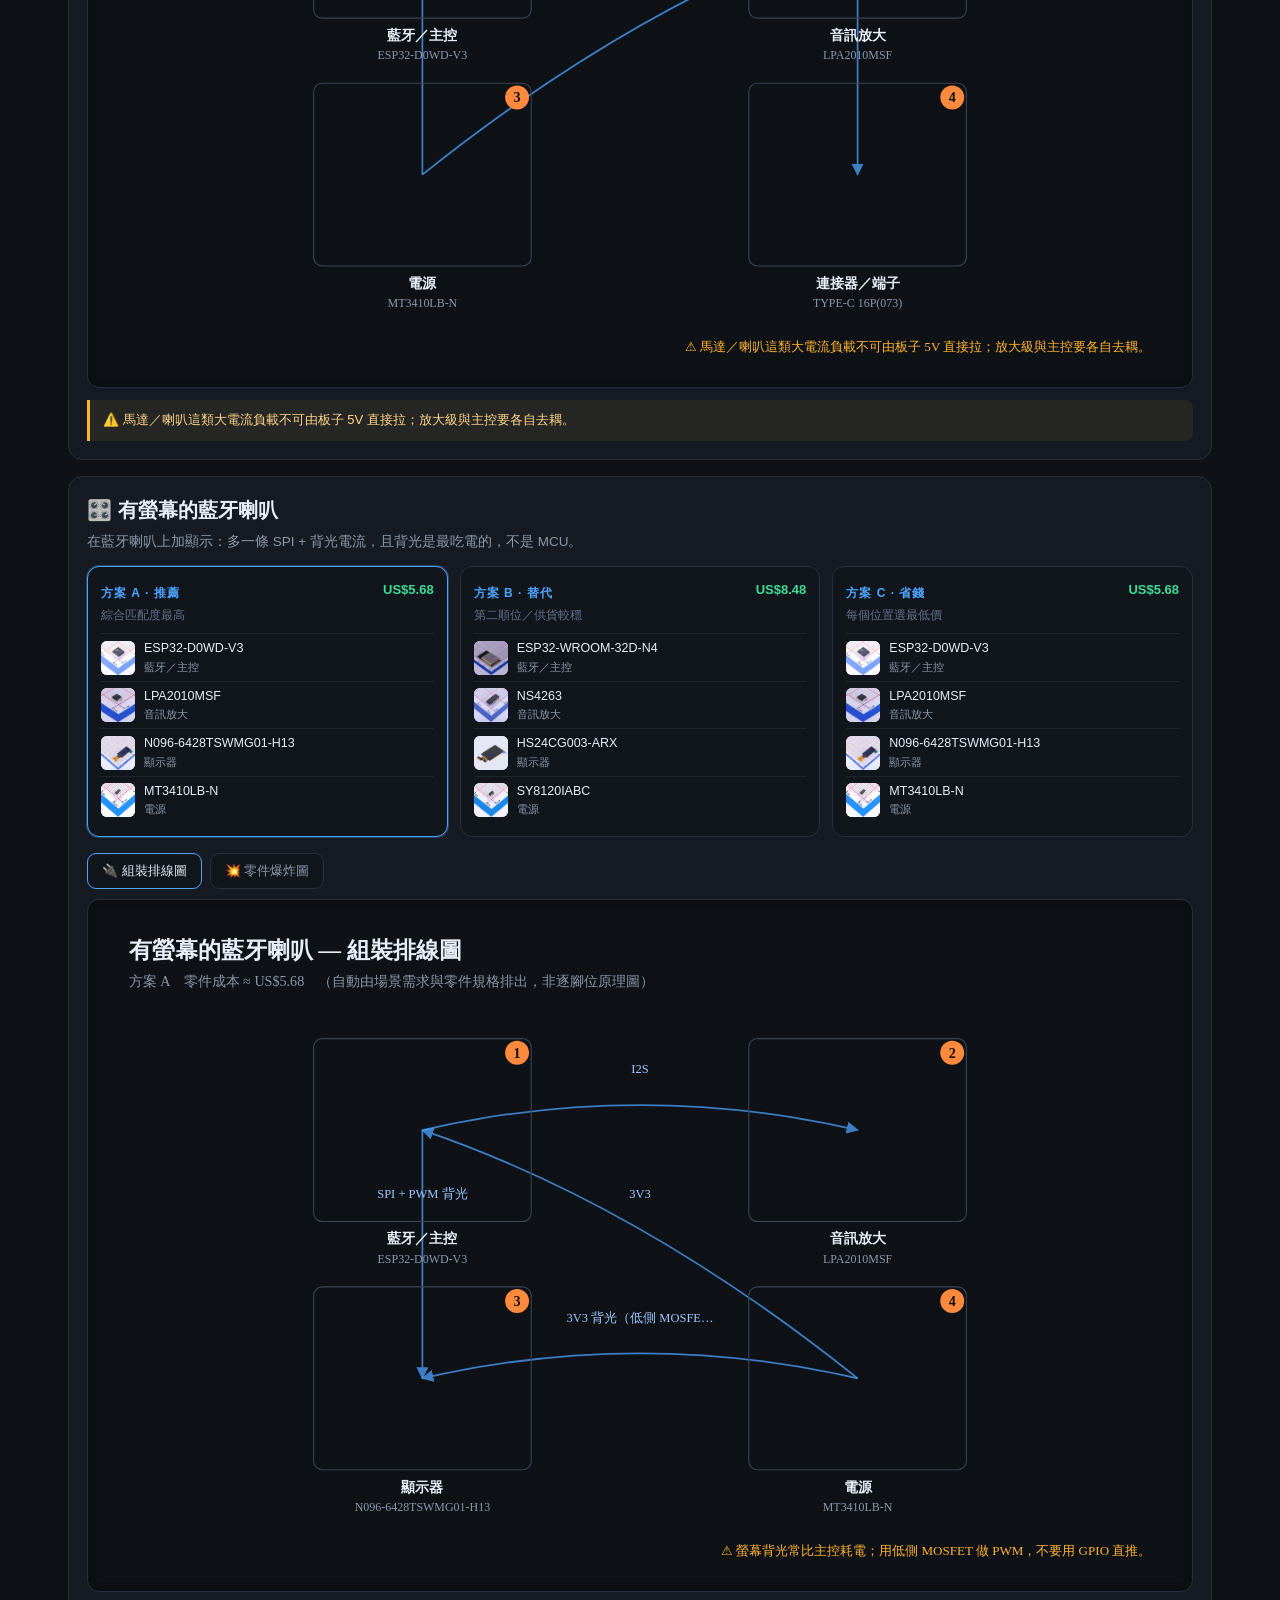
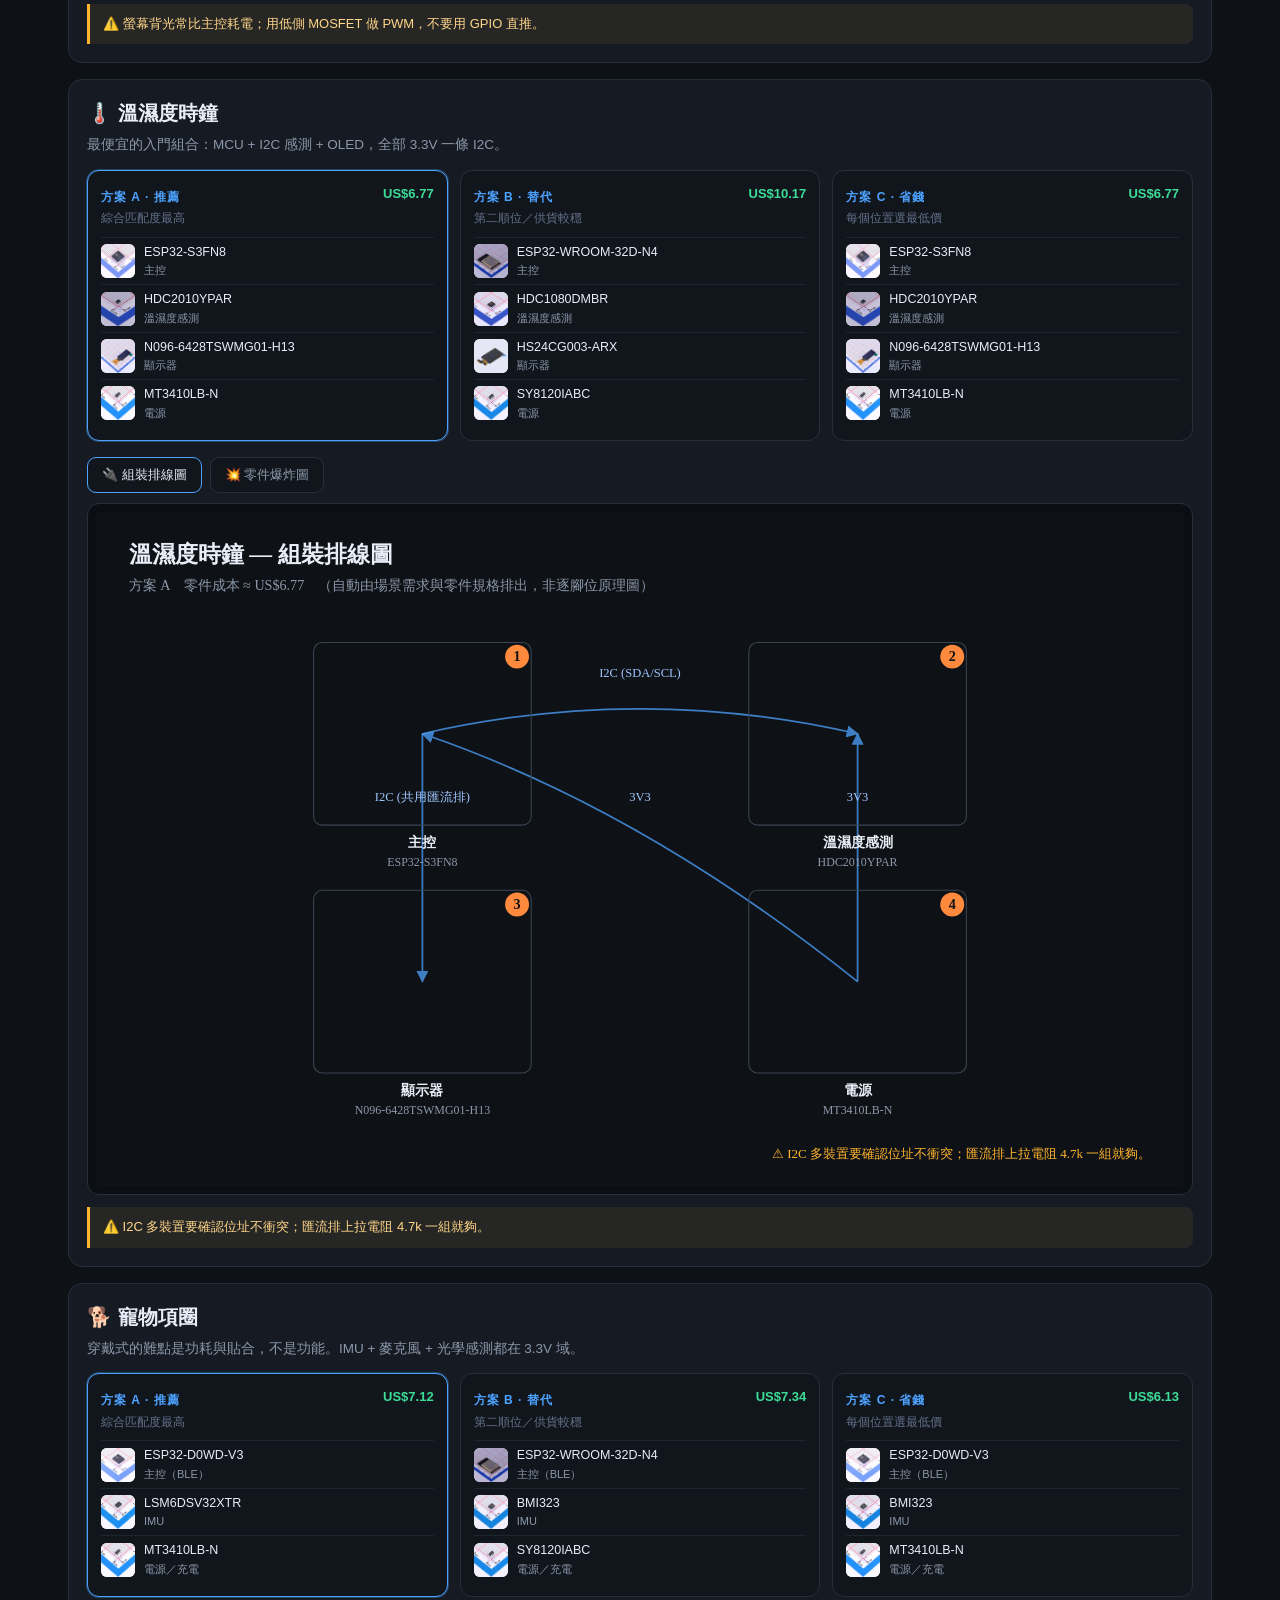
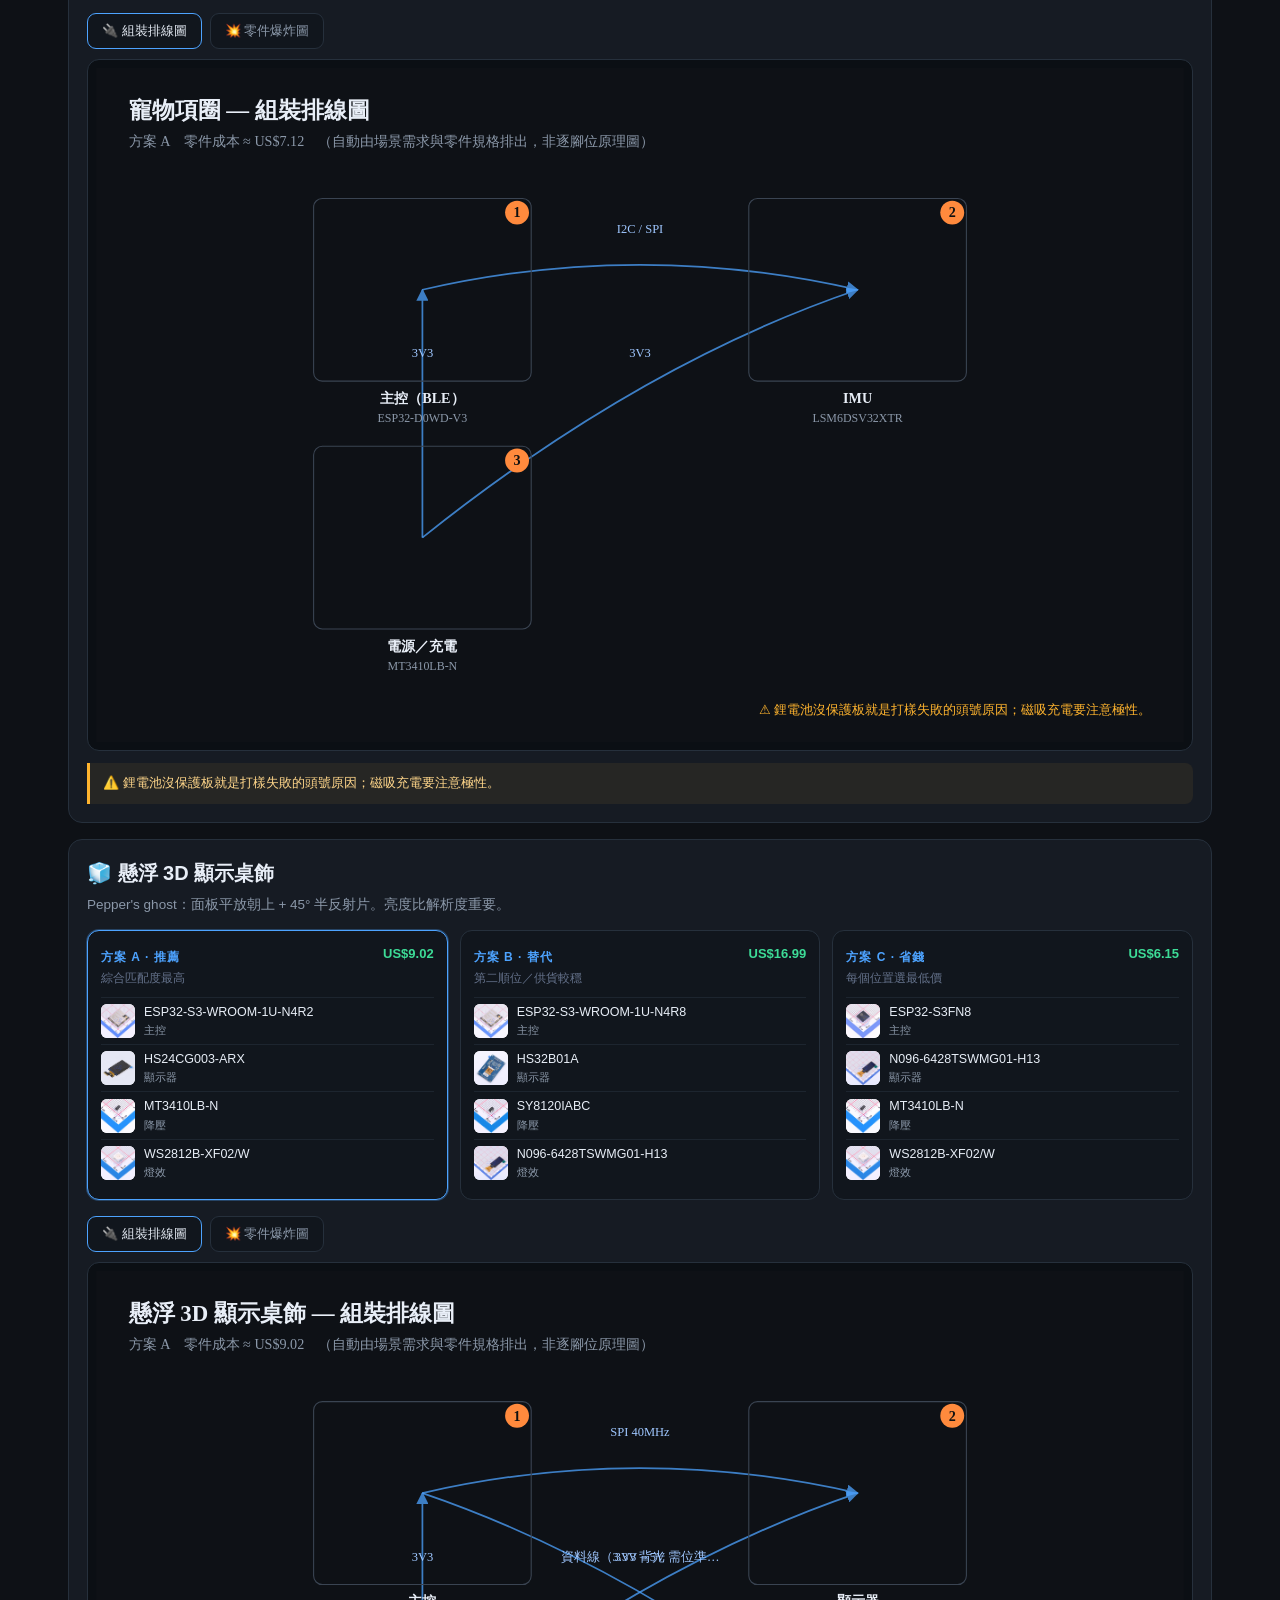
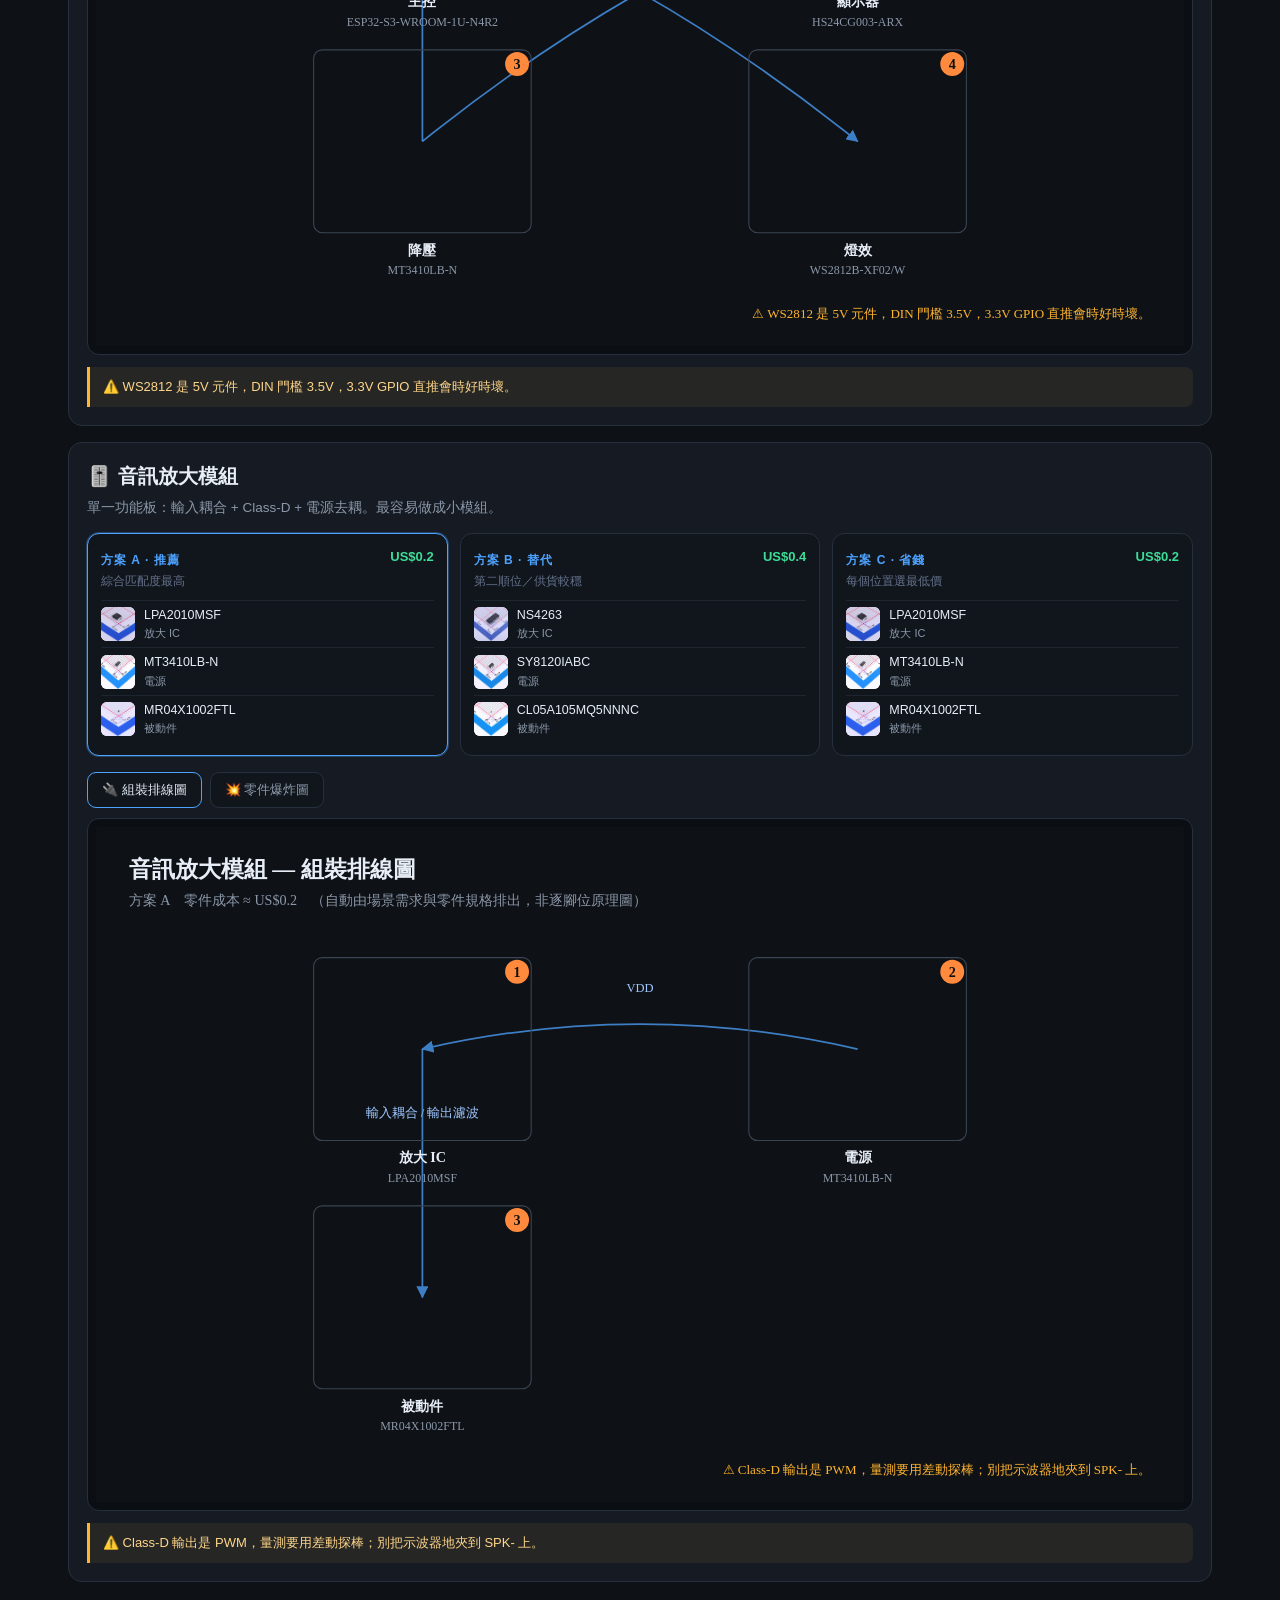
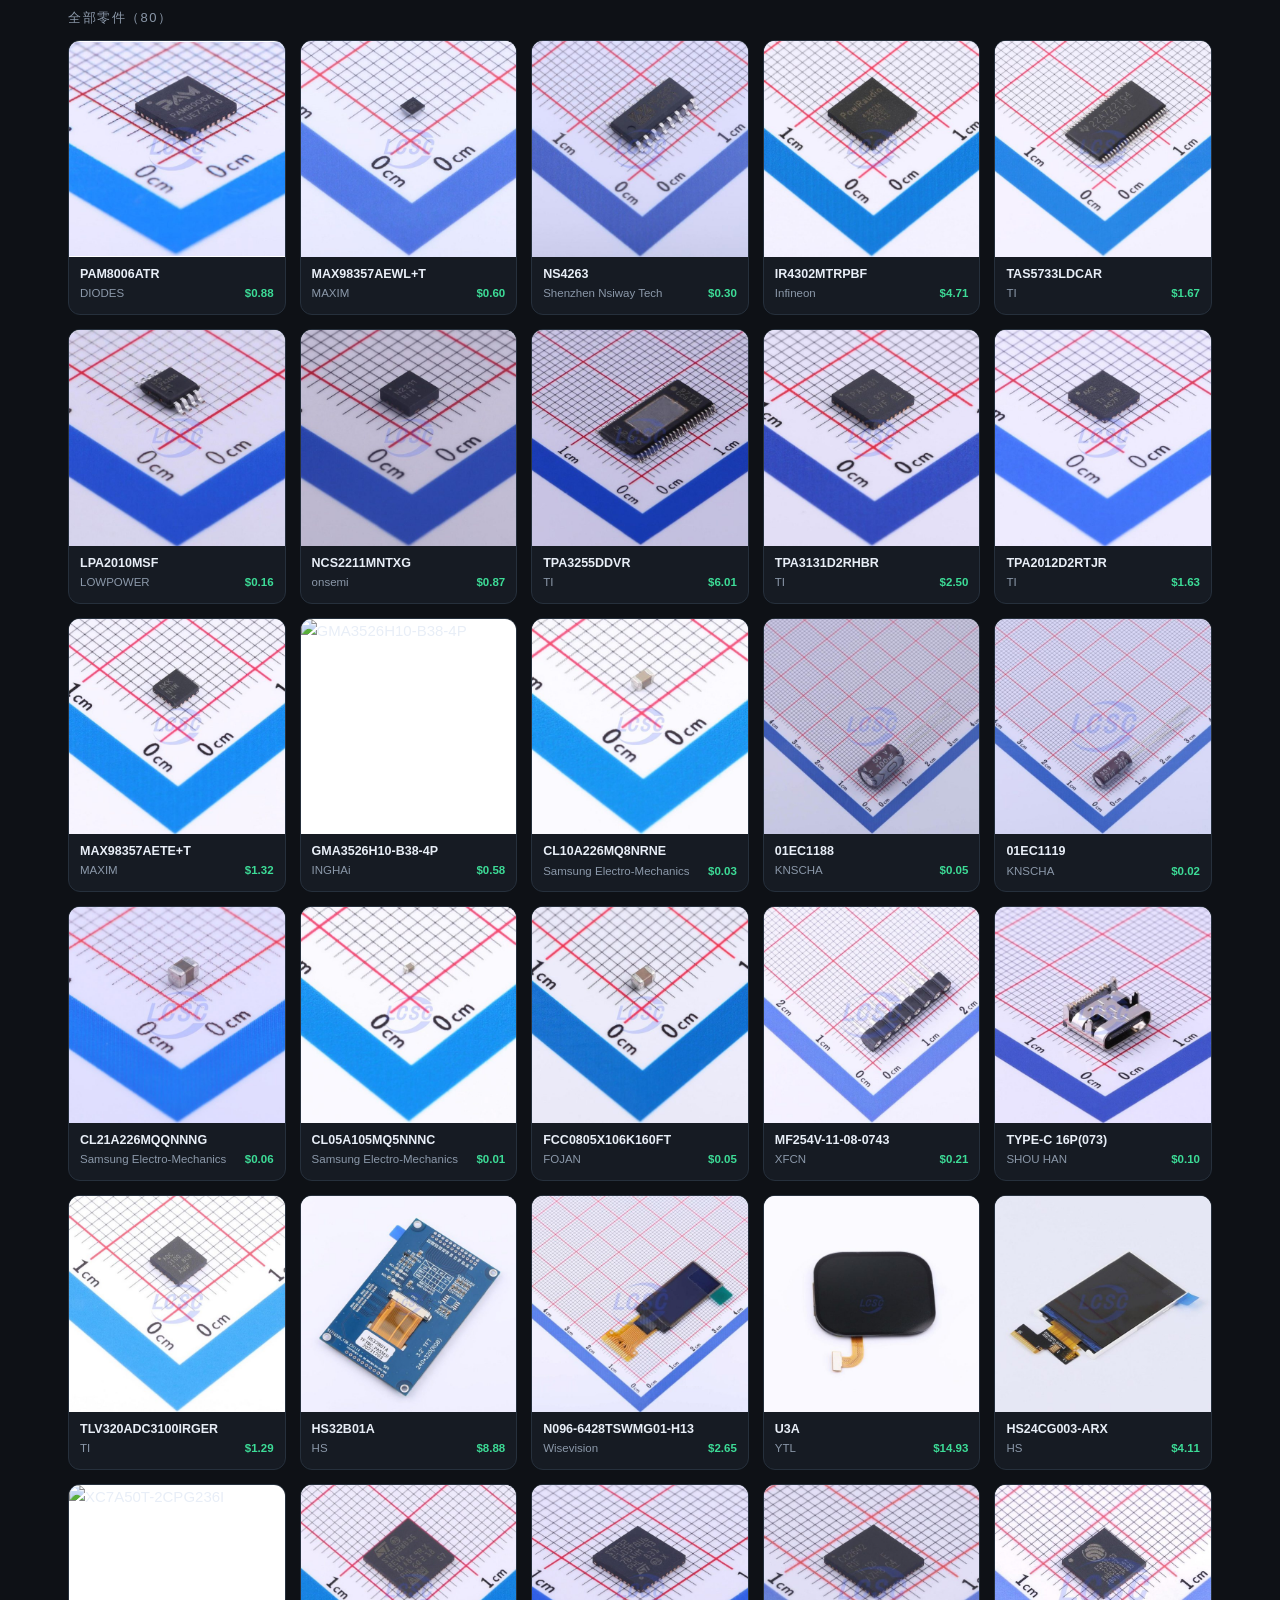
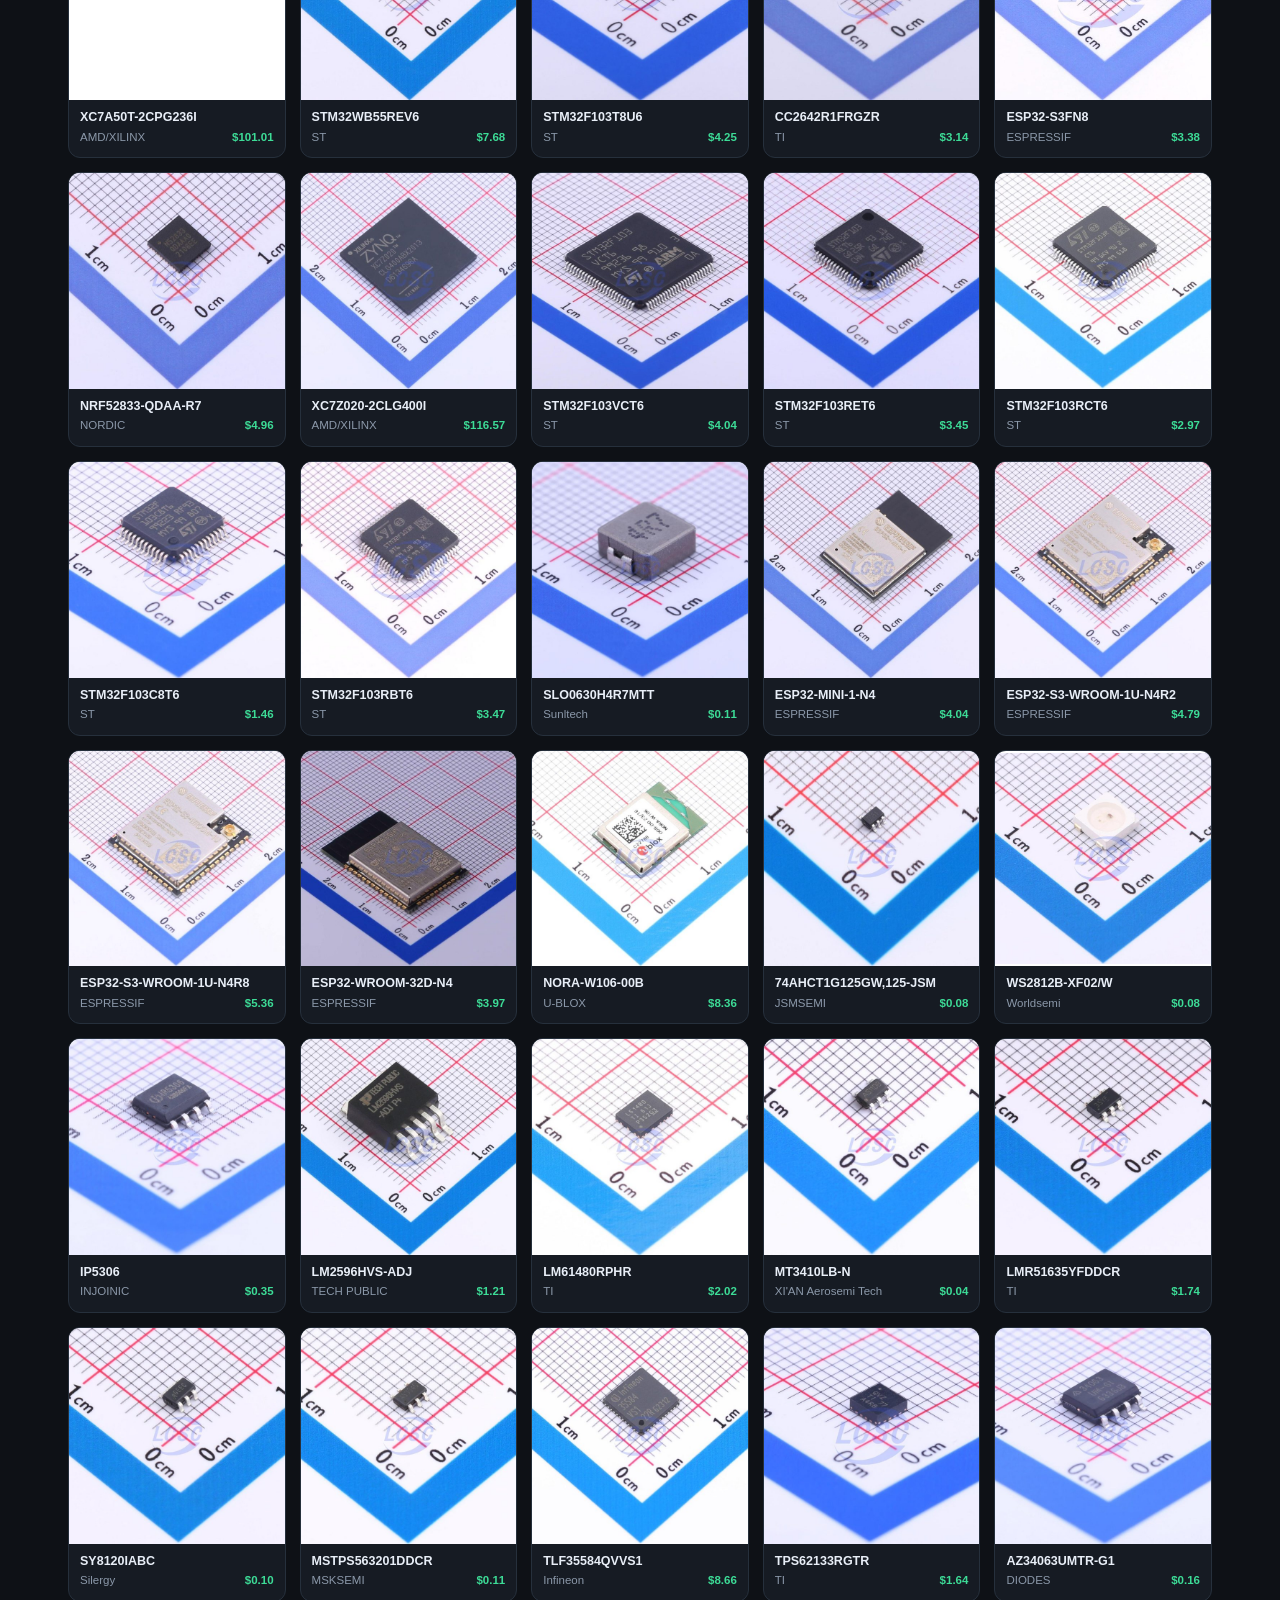
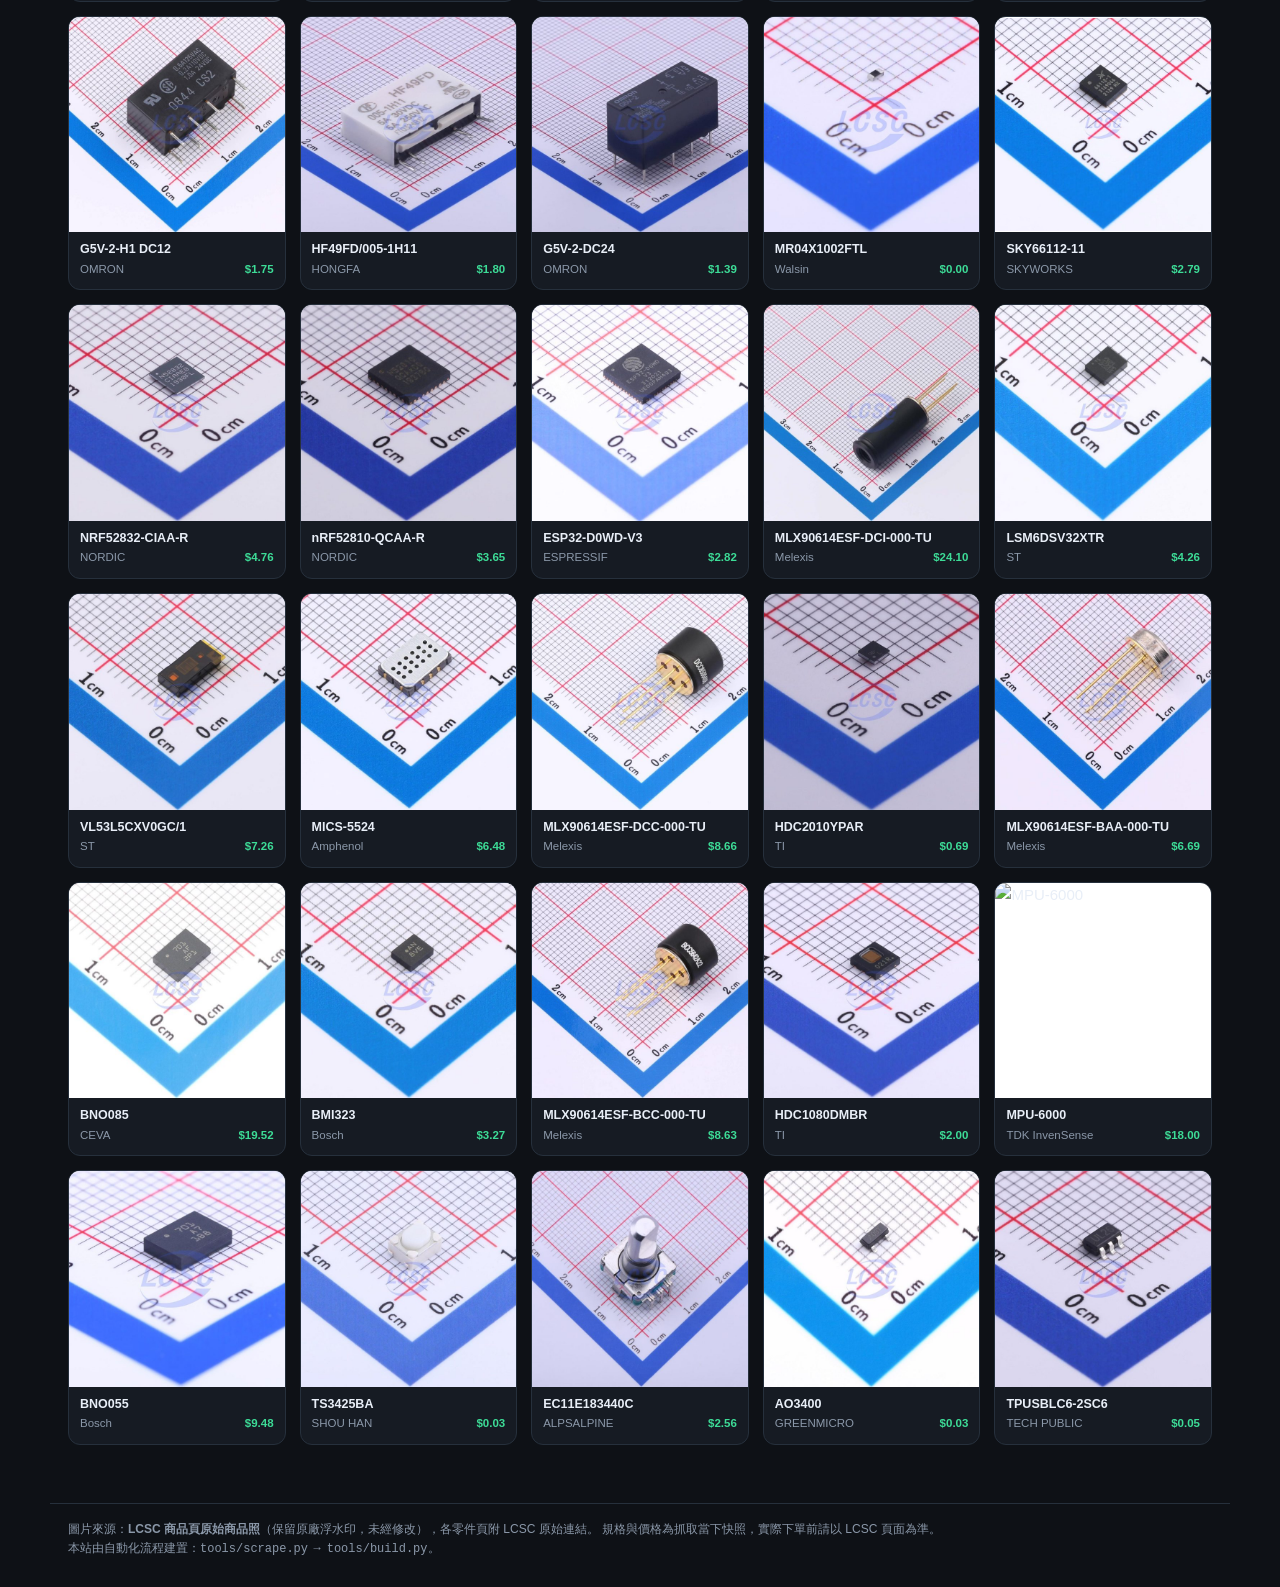
==== commit 8193dfba: "加入我們的 7 個專案（居家/運動/寵物分域）＋ 80 顆零件" ====
--- a/index.html
+++ b/index.html
@@ -61,6 +61,28 @@
 .lad span{background:#11161d;border:1px solid var(--line);padding:5px 10px;border-radius:8px;font-size:12px}
 .btn{display:inline-block;margin-top:14px;padding:9px 16px;border-radius:10px;background:var(--acc);color:#04101f;font-weight:700;font-size:13px}
 .close{position:absolute;right:16px;top:14px;cursor:pointer;color:var(--dim);font-size:22px;line-height:1}
+/* ---- projects ---- */
+.domrow{display:flex;gap:8px;flex-wrap:wrap;margin-bottom:14px}
+.dom{background:var(--panel);border:1px solid var(--line);color:var(--dim);padding:7px 14px;border-radius:999px;font-size:13px;cursor:pointer}
+.dom.on{border-color:var(--acc);color:var(--fg);background:#16202e}
+.proj{background:var(--panel);border:1px solid var(--line);border-radius:14px;padding:16px;margin-bottom:14px}
+.proj .ph{display:flex;align-items:center;gap:12px}
+.proj .em{font-size:26px;line-height:1}
+.proj h3{margin:0;font-size:18px}
+.proj .kind{font-size:12px;color:var(--dim);margin-top:2px}
+.proj .bom{margin-left:auto;color:var(--ok);font-weight:700;font-size:13px;white-space:nowrap}
+.proj .desc{color:var(--dim);font-size:13.5px;margin:10px 0 12px}
+.pitems{display:grid;grid-template-columns:repeat(auto-fill,minmax(230px,1fr));gap:8px}
+.pitem{display:flex;gap:9px;align-items:center;background:#11161d;border:1px solid #1d252f;border-radius:10px;padding:7px 9px;cursor:pointer}
+.pitem:hover{border-color:var(--acc)}
+.pitem img{width:40px;height:40px;object-fit:contain;background:#fff;border-radius:7px;flex:0 0 auto}
+.pitem .t{font-size:12px;line-height:1.3}
+.pitem .t b{font-weight:600}
+.pitem .t span{color:var(--dim);font-size:11px;display:block;margin-top:2px}
+.pmiss{border-style:dashed;cursor:default;opacity:.72}
+.pmiss .t span{color:var(--warn)}
+.pnote{margin-top:11px;padding:9px 12px;border-left:3px solid var(--warn);background:rgba(255,180,46,.07);border-radius:0 8px 8px 0;font-size:12.5px;color:#ffd68a}
+.plink{display:inline-block;margin-top:11px;font-size:12.5px}
 footer{max-width:1180px;margin:40px auto 30px;padding:0 18px;color:var(--dim);font-size:12px;border-top:1px solid var(--line);padding-top:16px}
 @media(max-width:640px){.two{grid-template-columns:1fr}.sheet{padding:18px}}
 </style>
@@ -83,23 +105,24 @@
 <div id="modal"><div class="sheet" id="sheet"></div></div>
 
 <script>
-let CAT=null, SCENES=[], PARTS=[], curCat=null;
+let CAT=null, SCENES=[], PARTS=[], PROJ=[], DOMAINS=[], curCat=null, curDomain=null;
 const $=s=>document.querySelector(s);
 const esc=s=>String(s??"").replace(/[&<>"]/g,c=>({"&":"&amp;","<":"&lt;",">":"&gt;",'"':"&quot;"}[c]));
 
 fetch("data/catalog.json").then(r=>r.json()).then(d=>{
-  CAT=d; PARTS=d.parts; SCENES=d.scenes;
+  CAT=d; PARTS=d.parts; SCENES=d.scenes; PROJ=d.projects||[]; DOMAINS=d.domains||[];
   $("#meta").textContent=`${d.count} 顆零件 · ${d.scenes.length} 組場景 · ${d.generated}`;
   const cats=[...new Set(PARTS.map(p=>p.category).filter(Boolean))].sort();
   $("#chips").innerHTML=
     `<div class="chip on" data-cat="">全部</div>`+
+    (d.domains||[]).map(x=>`<div class="chip" data-domain="${x.id}">${x.emoji} ${esc(x.name)}</div>`).join("")+
     SCENES.map(s=>`<div class="chip" data-scene="${s.id}">${s.emoji} ${esc(s.name)}</div>`).join("")+
     cats.map(c=>`<div class="chip" data-cat="${esc(c)}">${esc(c)}</div>`).join("");
   $("#chips").onclick=e=>{
     const t=e.target.closest(".chip"); if(!t)return;
     document.querySelectorAll(".chip").forEach(c=>c.classList.remove("on")); t.classList.add("on");
     if(t.dataset.scene){ $("#q").value=""; renderScene(SCENES.find(s=>s.id===t.dataset.scene)); }
-    else { curCat=t.dataset.cat||null; $("#q").value=""; render(); }
+    else { curCat=t.dataset.cat||null; curDomain=t.dataset.domain||null; $("#q").value=""; render(); }
   };
   render();
 });
@@ -129,6 +152,8 @@
   const q=($("#q").value||"").trim().toLowerCase();
   let html="";
   if(q){
+    const prhits=PROJ.filter(p=>((p.name+' '+p.kind+' '+p.desc+' '+(p.domain||'')).toLowerCase()).includes(q)||q.split(/\s+/).some(t=>t&&p.name.toLowerCase().includes(t)));
+    if(prhits.length) html+=`<div class="sec">我們的專案（${prhits.length}）</div>`+prhits.map(p=>projectCard(p)).join("");
     const ranked=SCENES.map(s=>({s,k:sceneScore(s,q)})).filter(x=>x.k>0).sort((a,b)=>b.k-a.k);
     ranked.forEach(x=>{ html+=sceneCard(x.s); });
     const tokens=q.split(/\s+/).filter(Boolean);
@@ -136,6 +161,13 @@
     if(hits.length) html+=`<div class="sec">符合的零件（${hits.length}）</div>`+grid(hits.map(h=>h.p));
     if(!html) html=`<div class="scene"><h2>找不到「${esc(q)}」</h2><div class="intro">試試：ESP32、藍芽喇叭、顯示器、buck、TP4056、加速度計</div></div>`;
   } else {
+    const plist=PROJ.filter(p=>!curDomain||p.domain===curDomain);
+    if(plist.length){
+      html+=`<div class="sec">我們的專案（${plist.length}）</div><div class="domrow">`+
+        `<div class="dom ${!curDomain?'on':''}" data-domain="">全部</div>`+
+        DOMAINS.map(d=>`<div class="dom ${curDomain===d.id?'on':''}" data-domain="${d.id}">${d.emoji} ${esc(d.name)}（${PROJ.filter(p=>p.domain===d.id).length}）</div>`).join("")+
+        `</div>`+plist.map(p=>projectCard(p)).join("");
+    }
     html+=`<div class="sec">從場景開始</div>`+SCENES.map(s=>sceneCard(s)).join("");
     const list=PARTS.filter(p=>!curCat||p.category===curCat)
       .sort((a,b)=>(a.category||"").localeCompare(b.category||""));
@@ -154,6 +186,28 @@
         <div class="s"><span>${esc(p.brand||"")}</span><span class="p">$${(p.price?.q1_usd??0).toFixed(2)}</span></div>
       </div>
     </div>`).join("")+`</div>`;
+}
+
+function projectCard(pr){
+  const dm=DOMAINS.find(d=>d.id===pr.domain)||{};
+  const items=pr.items.map(it=>{
+    const p=it.part;
+    return `<div class="pitem" data-code="${p.code}">
+      <img src="assets/img/${p.code}.jpg" loading="lazy">
+      <div class="t"><b>${esc(it.label)}${it.qty>1?` ×${it.qty}`:''}</b>
+      <span>${esc(p.mpn)} · $${(p.price?.q1_usd??0).toFixed(2)}</span></div></div>`;
+  }).join("") + pr.missing.map(m=>
+    `<div class="pitem pmiss"><div class="t"><b>${esc(m.label)}${m.qty>1?` ×${m.qty}`:''}</b>
+      <span>待建檔（夜間自動補）</span></div></div>`).join("");
+  return `<div class="proj">
+    <div class="ph"><div class="em">${pr.emoji}</div>
+      <div><h3>${esc(pr.name)}</h3><div class="kind">${dm.emoji||''} ${esc(dm.name||'')} · ${esc(pr.kind||'')} · ${pr.resolved}/${pr.expected} 料件建檔</div></div>
+      <div class="bom">${esc(pr.bom_total||'')}</div></div>
+    <div class="desc">${esc(pr.desc)}</div>
+    <div class="pitems">${items}</div>
+    ${pr.notes?`<div class="pnote">⚠️ ${esc(pr.notes)}</div>`:''}
+    ${pr.repo?`<a class="plink" href="${pr.repo}" target="_blank">專案原始碼 →</a>`:''}
+  </div>`;
 }
 
 function sceneCard(sc){
@@ -184,6 +238,9 @@
 function bindClicks(){
   document.querySelectorAll("[data-code]").forEach(el=>{
     el.onclick=e=>{e.stopPropagation();openPart(el.dataset.code);};
+  });
+  document.querySelectorAll(".dom").forEach(el=>{
+    el.onclick=e=>{e.stopPropagation(); curDomain=el.dataset.domain||null; render();};
   });
   document.querySelectorAll(".tab").forEach(t=>{
     t.onclick=()=>{
